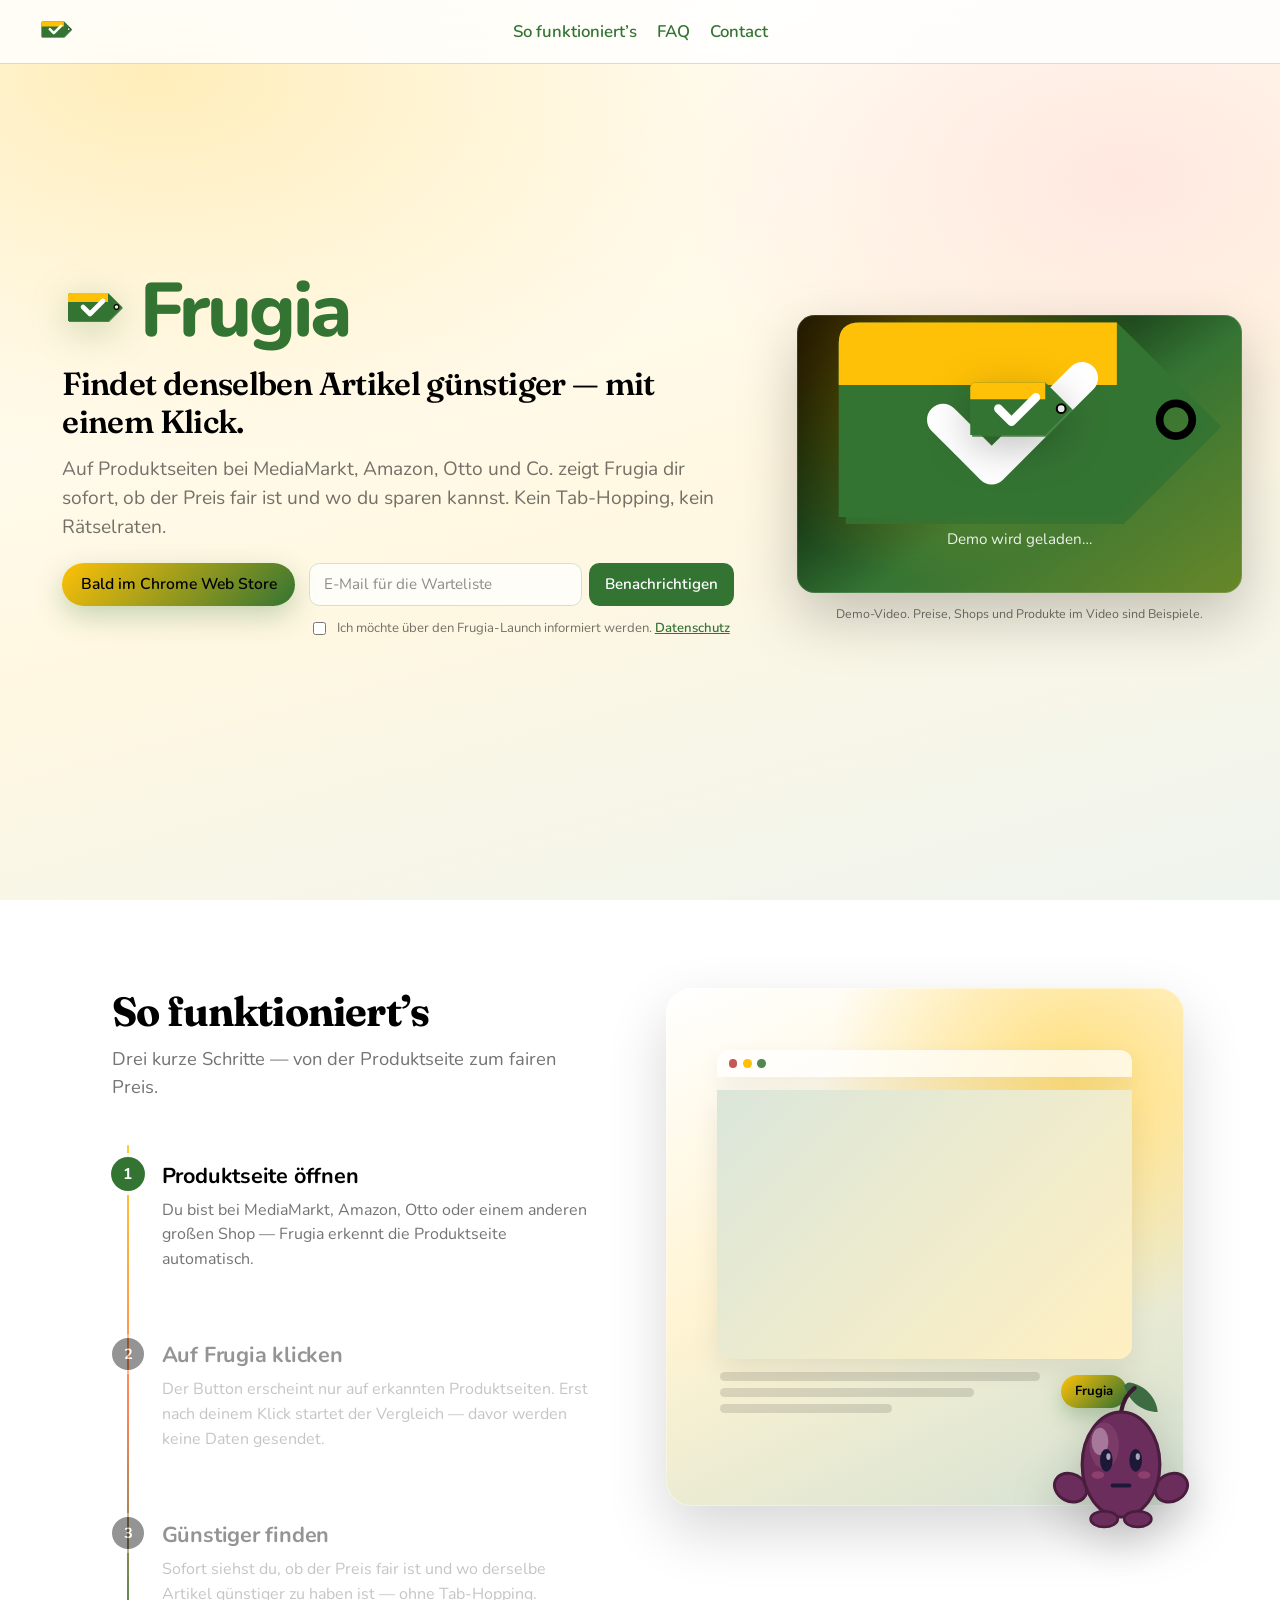
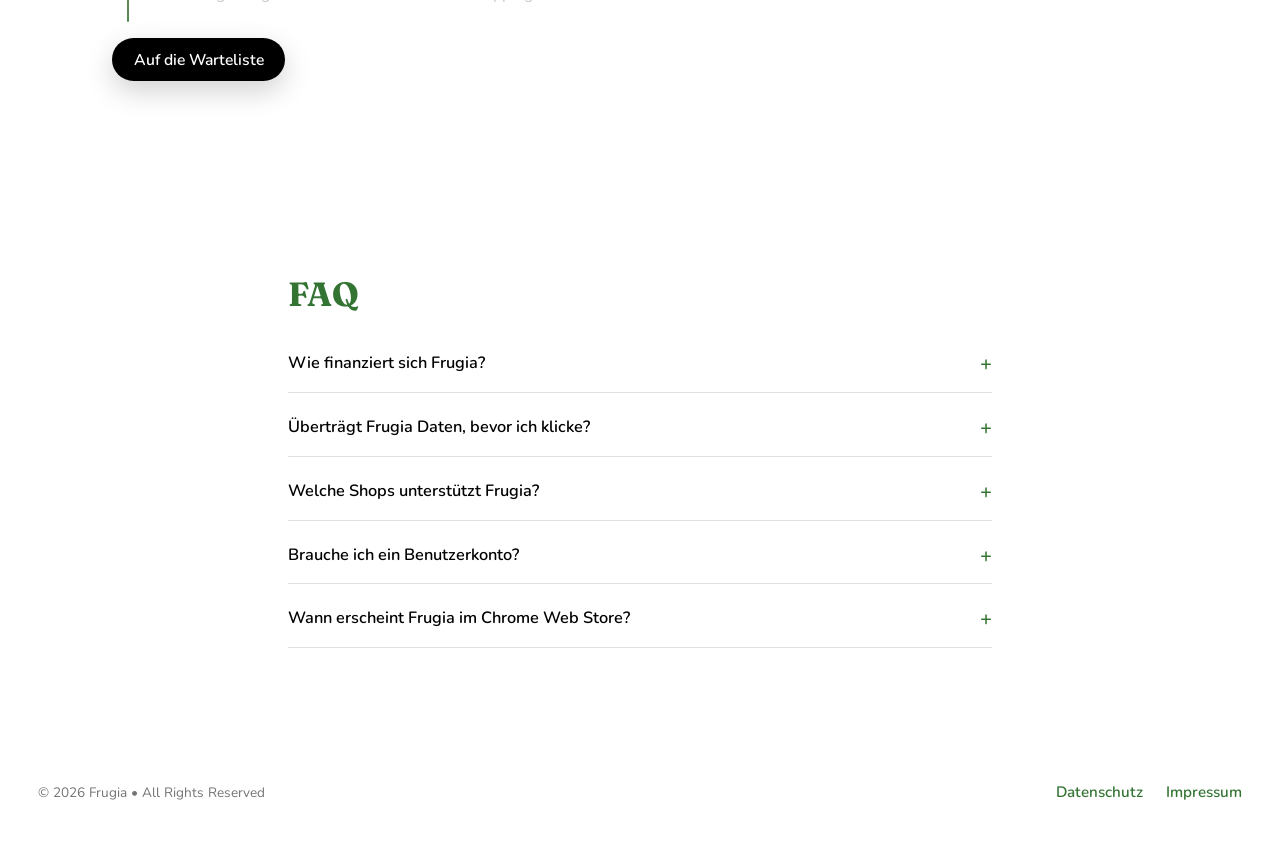
==== index.html @ 5744f011 "Deploy So funktioniert's section with scroll-synced visuals. Co-authored-by: Cursor <cursoragent@cur" ====
<!DOCTYPE html>
<html lang="de">
  <head>
    <meta charset="utf-8" />
    <meta name="viewport" content="width=device-width, initial-scale=1" />
    <link rel="icon" href="./frugia-fresh.svg" type="image/svg+xml" />
    <title>Frugia — Preisvergleich auf Klick</title>
    <meta
      name="description"
      content="Frugia ist eine Chrome-Erweiterung für deutsche Shops: ein Klick zeigt, ob der Preis fair ist und wo es günstiger geht."
    />
    <link rel="preconnect" href="https://fonts.googleapis.com" />
    <link rel="preconnect" href="https://fonts.gstatic.com" crossorigin />
    <link
      href="https://fonts.googleapis.com/css2?family=Fraunces:opsz,wght@9..144,600;9..144,700&family=Nunito:wght@400;600;700;800&display=swap"
      rel="stylesheet"
    />
    <script type="module" crossorigin src="./assets/index-B2i-vHTa.js"></script>
    <link rel="stylesheet" crossorigin href="./assets/index-VvARIBKZ.css">
  </head>
  <body>
    <div id="root"></div>
    <script src="./brevo-config.js"></script>
  </body>
</html>
---- assets/index-VvARIBKZ.css ----
:root{--green: #347433;--yellow: #FFC107;--orange: #FF6F3C;--red: #B22222;--ink: #000000;--paper: #FFFFFF;--berry: #347433;--berry-bright: #FFC107;--berry-deep: #347433;--accent-warm: #FF6F3C;--accent-hot: #B22222;--mist: color-mix(in srgb, #347433 22%, #FFFFFF);--text-muted: rgba(0, 0, 0, .55);--surface: rgba(255, 255, 255, .72);--phi: 1.618;--phi-major: 61.8%;--phi-minor: 38.2%;--nav-h: 4rem;--control-h: 2.65rem}*{box-sizing:border-box}html,body{margin:0;height:100%}body{font-family:Nunito,Segoe UI,sans-serif;color:var(--ink);background:radial-gradient(1200px 700px at 12% 8%,color-mix(in srgb,#FFC107 28%,#FFFFFF) 0%,transparent 55%),radial-gradient(900px 600px at 88% 20%,color-mix(in srgb,#FF6F3C 16%,#FFFFFF) 0%,transparent 50%),linear-gradient(165deg,#fff,color-mix(in srgb,#FFC107 12%,#FFFFFF) 55%,color-mix(in srgb,#347433 8%,#FFFFFF));background-attachment:fixed;overflow-x:hidden;display:grid;grid-template-rows:var(--nav-h) auto;min-height:100dvh;height:auto}.topnav{position:sticky;top:0;display:grid;grid-template-columns:1fr auto 1fr;align-items:center;height:var(--nav-h);padding:0 clamp(1.25rem,3vw,2.5rem);border-bottom:1px solid color-mix(in srgb,#347433 22%,transparent);background:#ffffffd1;-webkit-backdrop-filter:blur(12px);backdrop-filter:blur(12px);z-index:20}.topnav-home{justify-self:start;display:inline-flex;align-items:center;line-height:0}.topnav-home img{width:2.25rem;height:2.25rem;display:block}.topnav-home:hover{opacity:.85}.topnav-links{display:flex;align-items:center;justify-content:center;gap:1.25rem}.topnav a,.topnav button.nav-link{color:var(--berry-deep);font-weight:600;font-size:1.05rem;text-decoration:none;background:none;border:0;padding:0;cursor:pointer;font-family:inherit}.topnav-links a:hover,.topnav button.nav-link:hover{text-decoration:underline;text-underline-offset:3px}.page{min-height:calc(100dvh - var(--nav-h))}.stage{display:grid;grid-template-columns:minmax(0,1.618fr) minmax(0,1fr);min-height:100%;padding:clamp(1.25rem,3vw,2.5rem);padding-bottom:clamp(2.5rem,6vw,4rem);gap:clamp(1rem,3vw,2.5rem);align-items:center}.pitch{max-width:none;padding-inline:clamp(.25rem,2vw,1.5rem);animation:rise .7s ease-out both}.brand{display:flex;align-items:center;gap:.85rem;margin:0 0 1.1rem}.brand img{width:clamp(3rem,6vw,4rem);height:auto;flex-shrink:0;filter:drop-shadow(0 8px 18px color-mix(in srgb,#347433 28%,transparent))}.brand h1{font-family:Nunito,Segoe UI,sans-serif;font-weight:800;font-size:clamp(3rem,7vw,4.75rem);line-height:.92;letter-spacing:-.04em;margin:0;color:var(--berry-deep)}.headline{font-family:Fraunces,Georgia,serif;font-size:clamp(1.45rem,2.6vw,2rem);line-height:1.2;letter-spacing:-.02em;margin:0 0 .85rem;font-weight:600}.lead{margin:0 0 1.35rem;font-size:clamp(1.05rem,1.6vw,1.2rem);line-height:1.5;color:var(--text-muted)}.cta-row{display:flex;flex-wrap:wrap;align-items:flex-start;gap:.75rem .85rem}.cta{display:inline-flex;align-items:center;justify-content:center;height:var(--control-h);padding:0 1.15rem;background:linear-gradient(135deg,var(--berry-bright),var(--berry));color:#000;font-weight:600;font-size:.98rem;border-radius:999px;box-shadow:0 10px 28px color-mix(in srgb,#347433 28%,transparent);white-space:nowrap;line-height:1}.waitlist{display:flex;flex-direction:column;align-items:stretch;gap:.35rem;flex:1 1 14rem;min-width:min(100%,14rem)}.waitlist-fields{display:flex;align-items:center;gap:.45rem;height:var(--control-h)}.waitlist input[type=email]{flex:1 1 auto;min-width:0;height:100%;padding:0 .9rem;border:1px solid var(--mist);border-radius:.65rem;background:#ffffffb8;color:var(--ink);font:inherit;font-size:.95rem}.waitlist input[type=email]::placeholder{color:#00000073}.waitlist input[type=email]:focus{outline:2px solid var(--berry);outline-offset:1px;border-color:var(--berry)}.waitlist button{height:100%;padding:0 1rem;border:0;border-radius:.65rem;background:var(--berry-deep);color:#fff;font:inherit;font-weight:600;font-size:.95rem;cursor:pointer;white-space:nowrap}.waitlist button:hover{background:var(--berry)}.waitlist button:disabled{opacity:.65;cursor:wait}.waitlist-status{margin:0;font-size:.88rem;line-height:1.35;color:var(--text-muted);min-height:1.2em}.waitlist-optin{display:flex;align-items:flex-start;gap:.5rem;margin:.55rem 0 0;font-size:.82rem;line-height:1.35;color:var(--text-muted);cursor:pointer}.waitlist-optin input{margin-top:.15rem;flex:0 0 auto}.waitlist-optin a,.waitlist-status.is-ok{color:var(--berry-deep);font-weight:600}.waitlist-status.is-err{color:var(--accent-hot)}.sr-only{position:absolute;width:1px;height:1px;padding:0;margin:-1px;overflow:hidden;clip:rect(0,0,0,0);white-space:nowrap;border:0}.contact-dialog{border:0;border-radius:1rem;padding:0;width:min(26rem,calc(100vw - 2rem));background:#fff;color:var(--ink);box-shadow:0 24px 64px #00000038}.contact-dialog::backdrop{background:#0000006b;-webkit-backdrop-filter:blur(3px);backdrop-filter:blur(3px)}.contact-panel{padding:1.35rem 1.4rem 1.5rem}.contact-panel header{display:flex;align-items:flex-start;justify-content:space-between;gap:1rem;margin-bottom:1rem}.contact-panel h2{font-family:Fraunces,Georgia,serif;font-size:1.45rem;margin:0;color:var(--berry-deep)}.contact-close{border:0;background:transparent;color:var(--text-muted);font-size:1.35rem;line-height:1;cursor:pointer;padding:.15rem}.contact-close:hover{color:var(--ink)}.contact-form{display:grid;gap:.75rem}.contact-form label{display:grid;gap:.3rem;font-size:.9rem;font-weight:600;color:var(--berry-deep)}.contact-form input,.contact-form textarea{width:100%;border:1px solid var(--mist);border-radius:.65rem;background:#ffffffd9;color:var(--ink);font:inherit;font-weight:400;padding:.65rem .8rem}.contact-form textarea{min-height:7rem;resize:vertical}.contact-form input:focus,.contact-form textarea:focus{outline:2px solid var(--berry);outline-offset:1px;border-color:var(--berry)}.contact-actions{display:flex;align-items:center;gap:.75rem;margin-top:.25rem}.waitlist-success-body{margin:0 0 1.15rem;font-size:1.02rem;line-height:1.45;color:var(--text-muted)}.contact-actions button[type=submit],.waitlist-success-dialog .contact-actions button{height:var(--control-h);padding:0 1.1rem;border:0;border-radius:.65rem;background:var(--berry-deep);color:#fff;font:inherit;font-weight:600;cursor:pointer}.contact-actions button[type=submit]:hover,.waitlist-success-dialog .contact-actions button:hover{background:var(--berry)}.contact-actions button[type=submit]:disabled{opacity:.65;cursor:wait}.contact-status{margin:0;font-size:.88rem;color:var(--text-muted)}.contact-status.is-ok{color:var(--berry-deep);font-weight:600}.contact-status.is-err{color:var(--accent-hot)}.demo{min-width:0;animation:rise .7s ease-out .12s both}.demo-frame{position:relative;width:100%;aspect-ratio:16 / 10;max-height:min(62dvh,520px);margin-inline:auto;border-radius:1.1rem;overflow:hidden;background:radial-gradient(circle at 30% 20%,color-mix(in srgb,#FFC107 40%,transparent),transparent 55%),linear-gradient(145deg,#000,#347433 55%,color-mix(in srgb,#347433 75%,#FFC107 25%));box-shadow:0 24px 60px #00000038,inset 0 0 0 1px #ffffff1f}.demo-frame video{display:block;width:100%;height:100%;object-fit:cover;background:transparent}.demo-fallback{position:absolute;inset:0;display:grid;place-items:center;padding:1.5rem;text-align:center;color:#fff;pointer-events:none;opacity:0;transition:opacity .25s ease}.demo-frame.is-empty .demo-fallback{opacity:1}.demo-fallback img{width:min(7.5rem,36%);height:auto;margin-bottom:.85rem;filter:drop-shadow(0 10px 20px rgba(0,0,0,.25));animation:floaty 3.2s ease-in-out infinite}.demo-fallback p{margin:0;font-size:.95rem;line-height:1.4;max-width:16rem;color:#ffffffe6}.demo-disclaimer{margin:.75rem auto 0;max-width:36rem;font-size:.78rem;line-height:1.4;color:var(--text-muted);text-align:center}.rail{display:flex;align-items:center;justify-content:space-between;gap:1rem;min-height:8rem;padding:2rem clamp(1.25rem,3vw,2.5rem);border-top:0;background:transparent;animation:rise .6s ease-out .2s both}.rail-links{display:flex;flex-wrap:wrap;gap:.85rem 1.4rem}.rail a{color:var(--berry-deep);text-decoration:none;font-weight:600;font-size:.95rem}.rail a:hover{text-decoration:underline;text-underline-offset:3px}.copyright{margin:0;color:var(--text-muted);font-size:.85rem;white-space:nowrap}#waitlist{scroll-margin-top:calc(var(--nav-h) + 1rem)}.how{padding:clamp(3rem,7vw,5.5rem) clamp(1.25rem,3vw,2.5rem);scroll-margin-top:calc(var(--nav-h) + .75rem)}.how-inner{display:grid;grid-template-columns:minmax(0,1fr) minmax(0,1fr);gap:clamp(1.5rem,4vw,3.5rem);align-items:stretch;width:min(68rem,100%);margin:0 auto}.how-copy{padding-inline:clamp(.25rem,1.5vw,1rem);padding-bottom:2rem}.how h2{font-family:Fraunces,Georgia,serif;font-size:clamp(1.85rem,3.4vw,2.55rem);line-height:1.15;letter-spacing:-.02em;margin:0 0 .65rem;color:var(--ink)}.how-lead{margin:0 0 2.25rem;font-size:clamp(1.02rem,1.5vw,1.15rem);line-height:1.5;color:var(--text-muted);max-width:28rem}.how-steps{list-style:none;margin:0;padding:0;position:relative;display:grid;gap:0}.how-steps:before{content:"";position:absolute;left:.95rem;top:.55rem;bottom:.55rem;width:2px;border-radius:999px;background:linear-gradient(180deg,var(--yellow) 0%,var(--orange) 55%,var(--green) 100%);opacity:.85}.how-step{display:grid;grid-template-columns:2.1rem 1fr;gap:1rem;align-items:start;padding:1.35rem 0 2.75rem;opacity:.42;transition:opacity .35s ease}.how-step:last-child{padding-bottom:1.5rem}.how-step.is-active{opacity:1}.how-step-num{width:2rem;height:2rem;border-radius:50%;background:var(--ink);color:#fff;font-weight:700;font-size:.92rem;display:grid;place-items:center;position:relative;z-index:1;box-shadow:0 0 0 4px color-mix(in srgb,#FFFFFF 88%,transparent);transition:background .3s ease,transform .3s ease}.how-step.is-active .how-step-num{background:var(--berry-deep);transform:scale(1.06)}.how-step-body h3{margin:.15rem 0 .45rem;font-size:clamp(1.12rem,1.8vw,1.35rem);font-weight:700;letter-spacing:-.01em;color:var(--ink)}.how-step-body p{margin:0;font-size:1rem;line-height:1.55;color:var(--text-muted);max-width:28rem}.how-cta{display:inline-flex;align-items:center;justify-content:center;margin-top:.5rem;height:var(--control-h);padding:0 1.35rem;border-radius:999px;background:var(--ink);color:#fff;font-weight:600;font-size:.98rem;text-decoration:none;box-shadow:0 10px 28px #0000002e;transition:background .2s ease,transform .2s ease}.how-cta:hover{background:var(--berry-deep);transform:translateY(-1px)}.how-visual{position:relative;min-height:100%}.how-visual-sticky{position:sticky;top:calc(var(--nav-h) + 1.25rem);aspect-ratio:1 / 1;width:100%;max-height:min(72dvh,34rem);margin-inline:auto}.how-panel{position:absolute;inset:0;border-radius:1.6rem;overflow:visible;opacity:0;transform:scale(.97);pointer-events:none;transition:opacity .45s ease,transform .45s ease}.how-panel.is-active{opacity:1;transform:scale(1);pointer-events:auto;z-index:1}.how-panel-frame{position:absolute;inset:0;border-radius:inherit;overflow:hidden;box-shadow:0 24px 60px #00000029,inset 0 0 0 1px #ffffff59}.how-panel--shop .how-panel-frame{background:radial-gradient(circle at 78% 18%,color-mix(in srgb,#FFC107 45%,transparent),transparent 42%),linear-gradient(155deg,#fff,color-mix(in srgb,#FFC107 18%,#FFFFFF) 45%,color-mix(in srgb,#347433 22%,#FFFFFF))}.how-panel--click .how-panel-frame{background:radial-gradient(circle at 22% 80%,color-mix(in srgb,#FF6F3C 28%,transparent),transparent 45%),linear-gradient(145deg,color-mix(in srgb,#347433 12%,#FFFFFF),#fff 40%,color-mix(in srgb,#FFC107 22%,#FFFFFF))}.how-panel--deal .how-panel-frame{background:radial-gradient(circle at 70% 70%,color-mix(in srgb,#347433 35%,transparent),transparent 50%),linear-gradient(160deg,color-mix(in srgb,#FFC107 30%,#FFFFFF),#fff 38%,color-mix(in srgb,#FF6F3C 18%,#FFFFFF))}.how-panel-mascot{position:absolute;width:min(42%,10.5rem);height:auto;right:-4%;bottom:-6%;filter:drop-shadow(0 14px 22px rgba(0,0,0,.18));z-index:2;animation:floaty 3.4s ease-in-out infinite}.how-panel.is-active .how-panel-mascot{animation-play-state:running}.how-panel:not(.is-active) .how-panel-mascot{animation-play-state:paused}.how-ui{position:absolute;inset:12% 10% 18%;display:flex;flex-direction:column;gap:.85rem}.how-ui-bar{display:flex;gap:.35rem;padding:.55rem .7rem;border-radius:.75rem .75rem 0 0;background:#ffffffb8;box-shadow:0 8px 24px #0000000f}.how-ui-bar span{width:.55rem;height:.55rem;border-radius:50%;background:color-mix(in srgb,#000000 18%,transparent)}.how-ui-bar span:nth-child(1){background:var(--red);opacity:.75}.how-ui-bar span:nth-child(2){background:var(--yellow)}.how-ui-bar span:nth-child(3){background:var(--green);opacity:.85}.how-ui-product{flex:1;min-height:5rem;border-radius:0 0 .85rem .85rem;background:linear-gradient(135deg,color-mix(in srgb,#347433 18%,#FFFFFF),color-mix(in srgb,#FFC107 25%,#FFFFFF));box-shadow:0 10px 28px #00000014}.how-ui-lines{display:grid;gap:.45rem;padding:0 .15rem}.how-ui-lines span{display:block;height:.55rem;border-radius:999px;background:color-mix(in srgb,#000000 12%,transparent);width:78%}.how-ui-lines span:nth-child(2){width:62%}.how-ui-lines span.short{width:42%}.how-ui-fab{position:absolute;right:.35rem;bottom:.35rem;padding:.45rem .85rem;border-radius:999px;background:linear-gradient(135deg,var(--yellow),var(--green));color:#000;font-weight:700;font-size:.82rem;box-shadow:0 8px 20px color-mix(in srgb,#347433 30%,transparent)}.how-ui--click{align-items:center;justify-content:center;inset:18% 12%}.how-ui--click .how-ui-bar{width:100%;margin-bottom:auto}.how-ui-btn{border:0;padding:.85rem 1.6rem;border-radius:999px;background:var(--berry-deep);color:#fff;font:inherit;font-weight:700;font-size:1.15rem;box-shadow:0 14px 32px color-mix(in srgb,#347433 35%,transparent);cursor:default;animation:how-pulse 2.2s ease-in-out infinite}.how-ui-hint{margin:0;font-size:.9rem;font-weight:600;color:var(--text-muted)}.how-ui--deal{inset:14% 12% 22%;justify-content:center;gap:1rem}.how-ui-score{display:flex;align-items:baseline;justify-content:space-between;gap:1rem;padding:1rem 1.15rem;border-radius:1rem;background:#ffffffd1;box-shadow:0 12px 28px #00000014}.how-ui-score strong{font-size:1.15rem;color:var(--berry-deep)}.how-ui-score span{font-family:Fraunces,Georgia,serif;font-size:1.85rem;font-weight:700;color:var(--orange);letter-spacing:-.03em}.how-ui-alts{list-style:none;margin:0;padding:0;display:grid;gap:.55rem}.how-ui-alts li{display:flex;justify-content:space-between;align-items:center;padding:.7rem .95rem;border-radius:.75rem;background:#ffffffc7;font-size:.92rem;font-weight:600;box-shadow:0 8px 18px #0000000d}.how-ui-alts em{font-style:normal;color:var(--berry-deep);font-weight:700}@keyframes how-pulse{0%,to{transform:scale(1)}50%{transform:scale(1.04)}}.faq{padding:clamp(2.5rem,6vw,4.5rem) clamp(1.25rem,3vw,2.5rem) clamp(3rem,7vw,5rem);border-top:0;background:transparent;scroll-margin-top:calc(var(--nav-h) + .75rem)}.faq-inner{width:min(44rem,100%);margin:0 auto}.faq h2{font-family:Fraunces,Georgia,serif;font-size:clamp(1.6rem,3vw,2.1rem);margin:0 0 1.25rem;color:var(--berry-deep);letter-spacing:-.02em}.faq-list{margin:0;padding:0;list-style:none;display:grid;gap:.35rem}.faq-list details{border-bottom:1px solid rgba(0,0,0,.12);padding:.15rem 0}.faq-list summary{list-style:none;cursor:pointer;font-weight:600;font-size:1.02rem;line-height:1.35;padding:.95rem 1.6rem .95rem 0;color:var(--ink);position:relative}.faq-list summary::-webkit-details-marker{display:none}.faq-list summary:after{content:"+";position:absolute;right:0;top:50%;transform:translateY(-50%);color:var(--berry);font-weight:600;font-size:1.25rem}.faq-list details[open] summary:after{content:"–"}.faq-list summary:hover{color:var(--berry-deep)}.faq-list p{margin:0 0 1rem;max-width:40rem;color:var(--text-muted);line-height:1.55;font-size:.98rem}@keyframes rise{0%{opacity:0;transform:translateY(14px)}to{opacity:1;transform:translateY(0)}}@keyframes floaty{0%,to{transform:translateY(0)}50%{transform:translateY(-8px)}}@media(max-width:860px){body{height:auto;min-height:100dvh;overflow-x:hidden}.page{min-height:calc(100dvh - var(--nav-h))}.stage{grid-template-columns:1fr;min-height:auto;padding-top:2rem;padding-bottom:1.25rem;align-content:start;gap:1.5rem}.pitch{max-width:none}.demo-frame{max-height:none;aspect-ratio:16 / 10}.rail{flex-direction:column;align-items:flex-start;justify-content:center;padding-block:1.25rem;min-height:8rem}.how-inner{grid-template-columns:1fr;gap:1.25rem}.how-copy{padding-bottom:.5rem}.how-visual{order:-1;position:sticky;top:calc(var(--nav-h) + .35rem);z-index:5;padding-bottom:.5rem;background:linear-gradient(180deg,color-mix(in srgb,#FFFFFF 92%,transparent) 70%,transparent)}.how-visual-sticky{position:relative;top:auto;max-height:min(38dvh,16.5rem);aspect-ratio:16 / 11;width:min(100%,26rem)}.how-step{padding-bottom:2.25rem}.how-panel-mascot{width:min(36%,7.5rem);bottom:-8%}.topnav-links{gap:.85rem}.topnav a,.topnav button.nav-link{font-size:.95rem}}#root{display:contents}
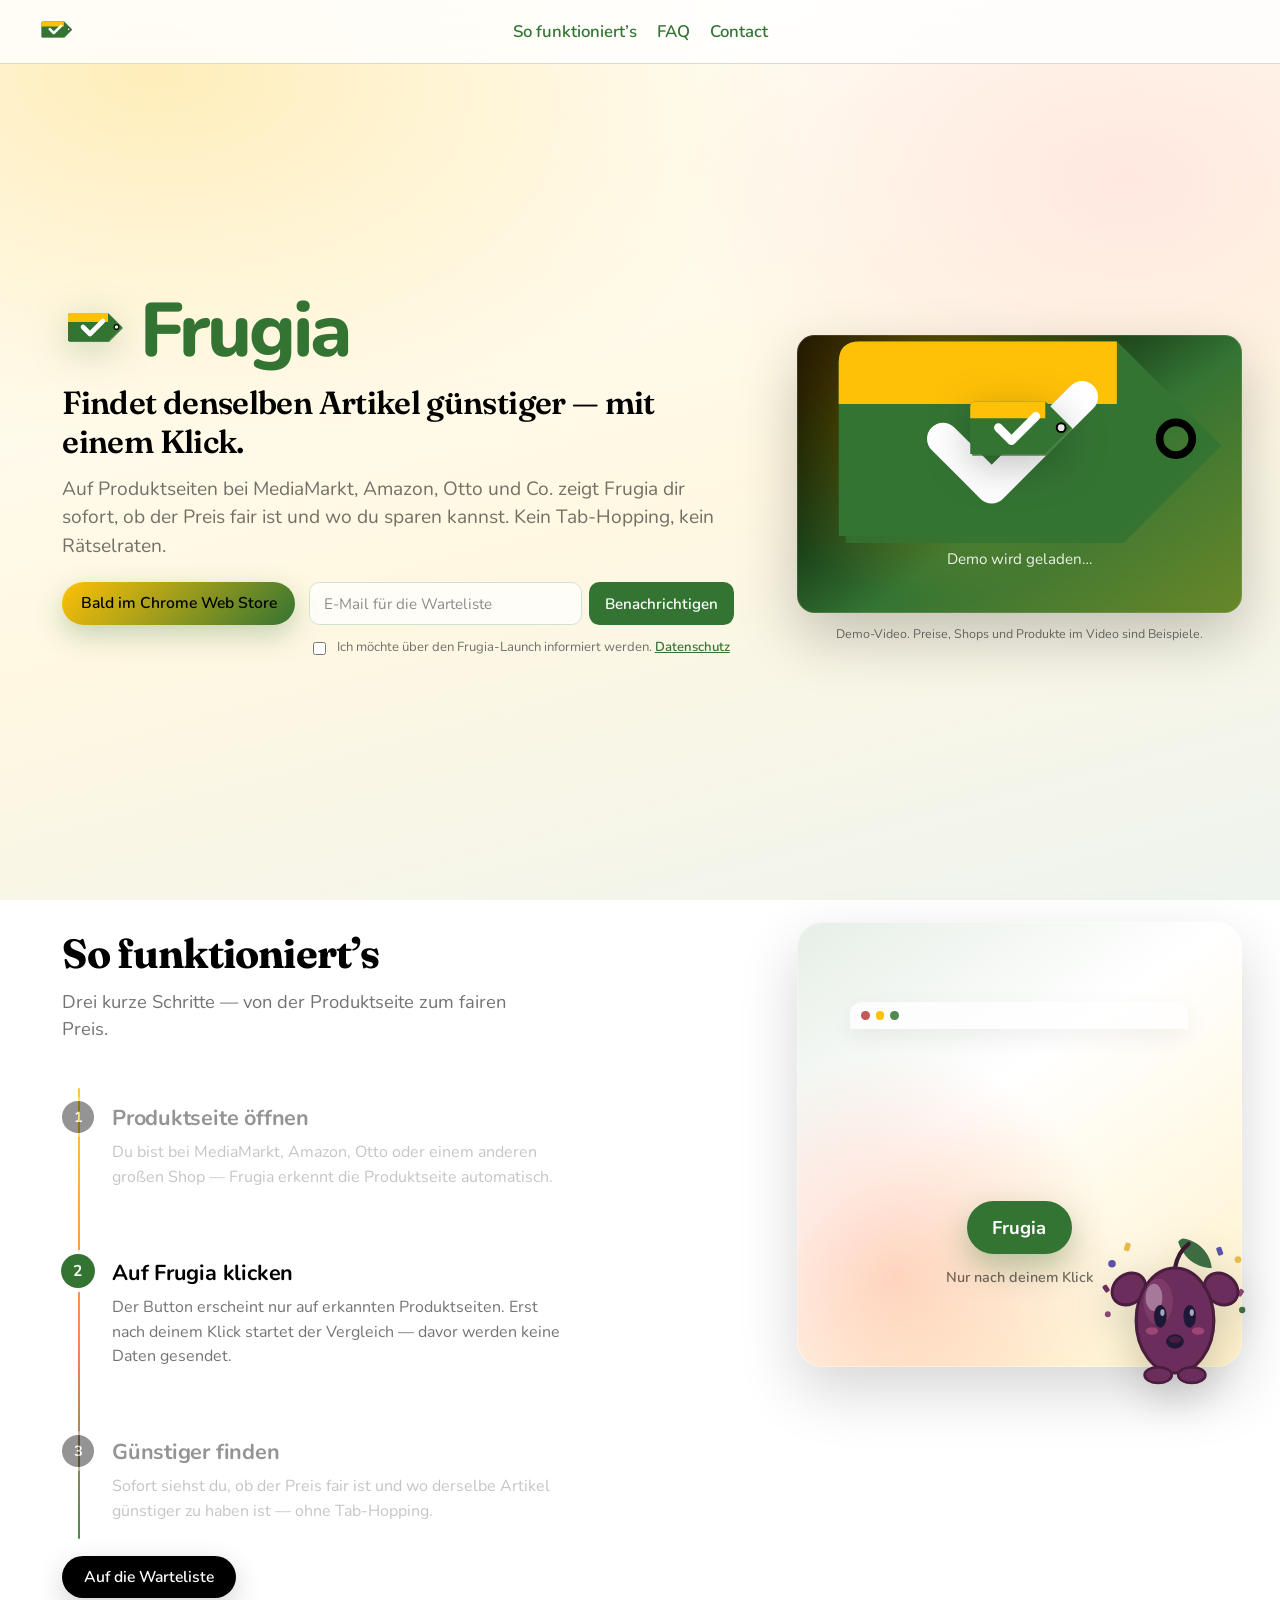
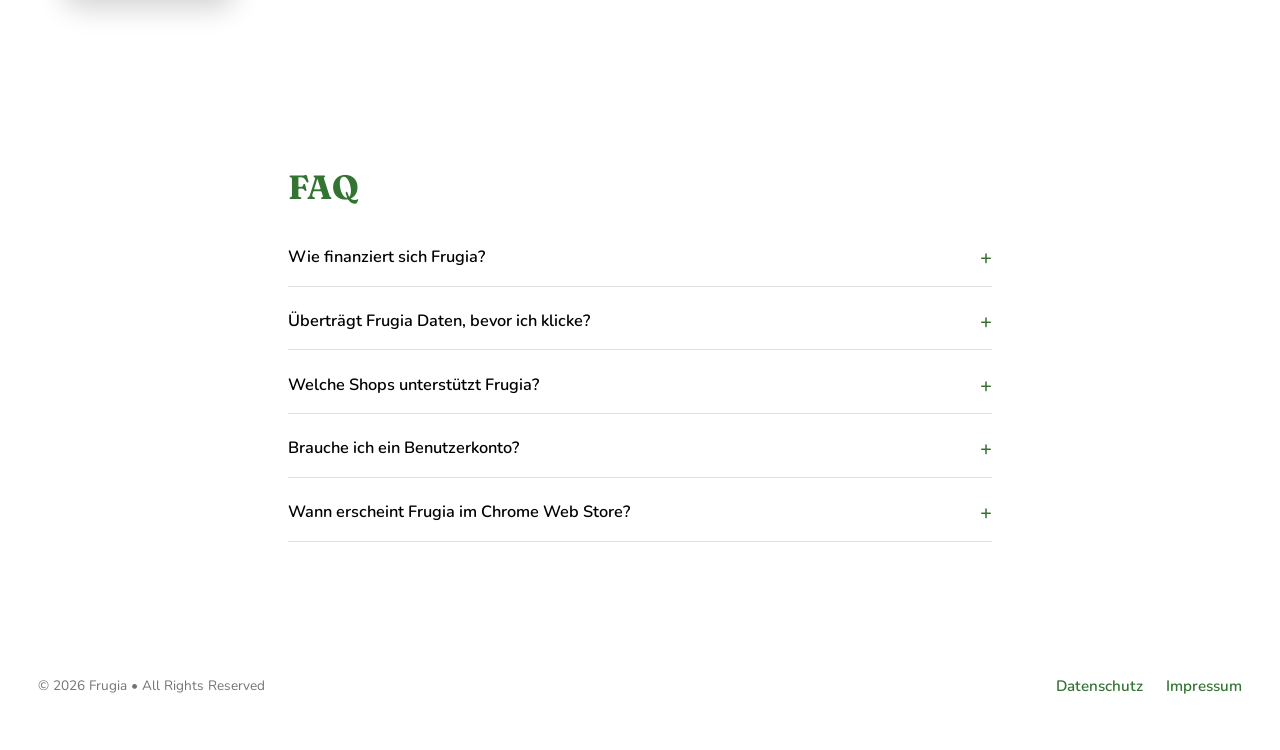
==== commit bd674e70: "Deploy explainer aligned under the hero video. Co-authored-by: Cursor <cursoragent@cursor.com>" ====
--- a/index.html
+++ b/index.html
@@ -15,8 +15,8 @@
       href="https://fonts.googleapis.com/css2?family=Fraunces:opsz,wght@9..144,600;9..144,700&family=Nunito:wght@400;600;700;800&display=swap"
       rel="stylesheet"
     />
-    <script type="module" crossorigin src="./assets/index-B2i-vHTa.js"></script>
-    <link rel="stylesheet" crossorigin href="./assets/index-VvARIBKZ.css">
+    <script type="module" crossorigin src="./assets/index-BRSajDum.js"></script>
+    <link rel="stylesheet" crossorigin href="./assets/index-fquau2l2.css">
   </head>
   <body>
     <div id="root"></div>
--- a/assets/index-fquau2l2.css
+++ b/assets/index-fquau2l2.css
@@ -0,0 +1 @@
+:root{--green: #347433;--yellow: #FFC107;--orange: #FF6F3C;--red: #B22222;--ink: #000000;--paper: #FFFFFF;--berry: #347433;--berry-bright: #FFC107;--berry-deep: #347433;--accent-warm: #FF6F3C;--accent-hot: #B22222;--mist: color-mix(in srgb, #347433 22%, #FFFFFF);--text-muted: rgba(0, 0, 0, .55);--surface: rgba(255, 255, 255, .72);--phi: 1.618;--phi-major: 61.8%;--phi-minor: 38.2%;--nav-h: 4rem;--control-h: 2.65rem}*{box-sizing:border-box}html,body{margin:0;height:100%}body{font-family:Nunito,Segoe UI,sans-serif;color:var(--ink);background:radial-gradient(1200px 700px at 12% 8%,color-mix(in srgb,#FFC107 28%,#FFFFFF) 0%,transparent 55%),radial-gradient(900px 600px at 88% 20%,color-mix(in srgb,#FF6F3C 16%,#FFFFFF) 0%,transparent 50%),linear-gradient(165deg,#fff,color-mix(in srgb,#FFC107 12%,#FFFFFF) 55%,color-mix(in srgb,#347433 8%,#FFFFFF));background-attachment:fixed;overflow-x:hidden;display:grid;grid-template-rows:var(--nav-h) auto;min-height:100dvh;height:auto}.topnav{position:sticky;top:0;display:grid;grid-template-columns:1fr auto 1fr;align-items:center;height:var(--nav-h);padding:0 clamp(1.25rem,3vw,2.5rem);border-bottom:1px solid color-mix(in srgb,#347433 22%,transparent);background:#ffffffd1;-webkit-backdrop-filter:blur(12px);backdrop-filter:blur(12px);z-index:20}.topnav-home{justify-self:start;display:inline-flex;align-items:center;line-height:0}.topnav-home img{width:2.25rem;height:2.25rem;display:block}.topnav-home:hover{opacity:.85}.topnav-links{display:flex;align-items:center;justify-content:center;gap:1.25rem}.topnav a,.topnav button.nav-link{color:var(--berry-deep);font-weight:600;font-size:1.05rem;text-decoration:none;background:none;border:0;padding:0;cursor:pointer;font-family:inherit}.topnav-links a:hover,.topnav button.nav-link:hover{text-decoration:underline;text-underline-offset:3px}.page{min-height:calc(100dvh - var(--nav-h))}.landing{display:grid;grid-template-columns:minmax(0,1.618fr) minmax(0,1fr);column-gap:clamp(1rem,3vw,2.5rem);row-gap:clamp(1.75rem,4vw,3rem);padding:clamp(1.25rem,3vw,2.5rem);padding-bottom:clamp(2.5rem,6vw,4rem);align-items:start}.stage,.how{display:contents}.pitch{grid-column:1;max-width:none;padding-inline:clamp(.25rem,2vw,1.5rem);animation:rise .7s ease-out both;align-self:center;min-height:calc(100dvh - var(--nav-h) - 4rem);display:flex;flex-direction:column;justify-content:center}.demo{grid-column:2;min-width:0;animation:rise .7s ease-out .12s both;align-self:center}.brand{display:flex;align-items:center;gap:.85rem;margin:0 0 1.1rem}.brand img{width:clamp(3rem,6vw,4rem);height:auto;flex-shrink:0;filter:drop-shadow(0 8px 18px color-mix(in srgb,#347433 28%,transparent))}.brand h1{font-family:Nunito,Segoe UI,sans-serif;font-weight:800;font-size:clamp(3rem,7vw,4.75rem);line-height:.92;letter-spacing:-.04em;margin:0;color:var(--berry-deep)}.headline{font-family:Fraunces,Georgia,serif;font-size:clamp(1.45rem,2.6vw,2rem);line-height:1.2;letter-spacing:-.02em;margin:0 0 .85rem;font-weight:600}.lead{margin:0 0 1.35rem;font-size:clamp(1.05rem,1.6vw,1.2rem);line-height:1.5;color:var(--text-muted)}.cta-row{display:flex;flex-wrap:wrap;align-items:flex-start;gap:.75rem .85rem}.cta{display:inline-flex;align-items:center;justify-content:center;height:var(--control-h);padding:0 1.15rem;background:linear-gradient(135deg,var(--berry-bright),var(--berry));color:#000;font-weight:600;font-size:.98rem;border-radius:999px;box-shadow:0 10px 28px color-mix(in srgb,#347433 28%,transparent);white-space:nowrap;line-height:1}.waitlist{display:flex;flex-direction:column;align-items:stretch;gap:.35rem;flex:1 1 14rem;min-width:min(100%,14rem)}.waitlist-fields{display:flex;align-items:center;gap:.45rem;height:var(--control-h)}.waitlist input[type=email]{flex:1 1 auto;min-width:0;height:100%;padding:0 .9rem;border:1px solid var(--mist);border-radius:.65rem;background:#ffffffb8;color:var(--ink);font:inherit;font-size:.95rem}.waitlist input[type=email]::placeholder{color:#00000073}.waitlist input[type=email]:focus{outline:2px solid var(--berry);outline-offset:1px;border-color:var(--berry)}.waitlist button{height:100%;padding:0 1rem;border:0;border-radius:.65rem;background:var(--berry-deep);color:#fff;font:inherit;font-weight:600;font-size:.95rem;cursor:pointer;white-space:nowrap}.waitlist button:hover{background:var(--berry)}.waitlist button:disabled{opacity:.65;cursor:wait}.waitlist-status{margin:0;font-size:.88rem;line-height:1.35;color:var(--text-muted);min-height:1.2em}.waitlist-optin{display:flex;align-items:flex-start;gap:.5rem;margin:.55rem 0 0;font-size:.82rem;line-height:1.35;color:var(--text-muted);cursor:pointer}.waitlist-optin input{margin-top:.15rem;flex:0 0 auto}.waitlist-optin a,.waitlist-status.is-ok{color:var(--berry-deep);font-weight:600}.waitlist-status.is-err{color:var(--accent-hot)}.sr-only{position:absolute;width:1px;height:1px;padding:0;margin:-1px;overflow:hidden;clip:rect(0,0,0,0);white-space:nowrap;border:0}.contact-dialog{border:0;border-radius:1rem;padding:0;width:min(26rem,calc(100vw - 2rem));background:#fff;color:var(--ink);box-shadow:0 24px 64px #00000038}.contact-dialog::backdrop{background:#0000006b;-webkit-backdrop-filter:blur(3px);backdrop-filter:blur(3px)}.contact-panel{padding:1.35rem 1.4rem 1.5rem}.contact-panel header{display:flex;align-items:flex-start;justify-content:space-between;gap:1rem;margin-bottom:1rem}.contact-panel h2{font-family:Fraunces,Georgia,serif;font-size:1.45rem;margin:0;color:var(--berry-deep)}.contact-close{border:0;background:transparent;color:var(--text-muted);font-size:1.35rem;line-height:1;cursor:pointer;padding:.15rem}.contact-close:hover{color:var(--ink)}.contact-form{display:grid;gap:.75rem}.contact-form label{display:grid;gap:.3rem;font-size:.9rem;font-weight:600;color:var(--berry-deep)}.contact-form input,.contact-form textarea{width:100%;border:1px solid var(--mist);border-radius:.65rem;background:#ffffffd9;color:var(--ink);font:inherit;font-weight:400;padding:.65rem .8rem}.contact-form textarea{min-height:7rem;resize:vertical}.contact-form input:focus,.contact-form textarea:focus{outline:2px solid var(--berry);outline-offset:1px;border-color:var(--berry)}.contact-actions{display:flex;align-items:center;gap:.75rem;margin-top:.25rem}.waitlist-success-body{margin:0 0 1.15rem;font-size:1.02rem;line-height:1.45;color:var(--text-muted)}.contact-actions button[type=submit],.waitlist-success-dialog .contact-actions button{height:var(--control-h);padding:0 1.1rem;border:0;border-radius:.65rem;background:var(--berry-deep);color:#fff;font:inherit;font-weight:600;cursor:pointer}.contact-actions button[type=submit]:hover,.waitlist-success-dialog .contact-actions button:hover{background:var(--berry)}.contact-actions button[type=submit]:disabled{opacity:.65;cursor:wait}.contact-status{margin:0;font-size:.88rem;color:var(--text-muted)}.contact-status.is-ok{color:var(--berry-deep);font-weight:600}.contact-status.is-err{color:var(--accent-hot)}.demo-frame{position:relative;width:100%;aspect-ratio:16 / 10;max-height:min(62dvh,520px);margin-inline:auto;border-radius:1.1rem;overflow:hidden;background:radial-gradient(circle at 30% 20%,color-mix(in srgb,#FFC107 40%,transparent),transparent 55%),linear-gradient(145deg,#000,#347433 55%,color-mix(in srgb,#347433 75%,#FFC107 25%));box-shadow:0 24px 60px #00000038,inset 0 0 0 1px #ffffff1f}.demo-frame video{display:block;width:100%;height:100%;object-fit:cover;background:transparent}.demo-fallback{position:absolute;inset:0;display:grid;place-items:center;padding:1.5rem;text-align:center;color:#fff;pointer-events:none;opacity:0;transition:opacity .25s ease}.demo-frame.is-empty .demo-fallback{opacity:1}.demo-fallback img{width:min(7.5rem,36%);height:auto;margin-bottom:.85rem;filter:drop-shadow(0 10px 20px rgba(0,0,0,.25));animation:floaty 3.2s ease-in-out infinite}.demo-fallback p{margin:0;font-size:.95rem;line-height:1.4;max-width:16rem;color:#ffffffe6}.demo-disclaimer{margin:.75rem auto 0;max-width:36rem;font-size:.78rem;line-height:1.4;color:var(--text-muted);text-align:center}.rail{display:flex;align-items:center;justify-content:space-between;gap:1rem;min-height:8rem;padding:2rem clamp(1.25rem,3vw,2.5rem);border-top:0;background:transparent;animation:rise .6s ease-out .2s both}.rail-links{display:flex;flex-wrap:wrap;gap:.85rem 1.4rem}.rail a{color:var(--berry-deep);text-decoration:none;font-weight:600;font-size:.95rem}.rail a:hover{text-decoration:underline;text-underline-offset:3px}.copyright{margin:0;color:var(--text-muted);font-size:.85rem;white-space:nowrap}#waitlist{scroll-margin-top:calc(var(--nav-h) + 1rem)}.how-copy{grid-column:1;padding-inline:clamp(.25rem,2vw,1.5rem);padding-top:.5rem;padding-bottom:2rem;scroll-margin-top:calc(var(--nav-h) + .75rem)}.how h2{font-family:Fraunces,Georgia,serif;font-size:clamp(1.85rem,3.4vw,2.55rem);line-height:1.15;letter-spacing:-.02em;margin:0 0 .65rem;color:var(--ink)}.how-lead{margin:0 0 2.25rem;font-size:clamp(1.02rem,1.5vw,1.15rem);line-height:1.5;color:var(--text-muted);max-width:28rem}.how-steps{list-style:none;margin:0;padding:0;position:relative;display:grid;gap:0}.how-steps:before{content:"";position:absolute;left:.95rem;top:.55rem;bottom:.55rem;width:2px;border-radius:999px;background:linear-gradient(180deg,var(--yellow) 0%,var(--orange) 55%,var(--green) 100%);opacity:.85}.how-step{display:grid;grid-template-columns:2.1rem 1fr;gap:1rem;align-items:start;padding:1.35rem 0 2.75rem;opacity:.42;transition:opacity .35s ease}.how-step:last-child{padding-bottom:1.5rem}.how-step.is-active{opacity:1}.how-step-num{width:2rem;height:2rem;border-radius:50%;background:var(--ink);color:#fff;font-weight:700;font-size:.92rem;display:grid;place-items:center;position:relative;z-index:1;box-shadow:0 0 0 4px color-mix(in srgb,#FFFFFF 88%,transparent);transition:background .3s ease,transform .3s ease}.how-step.is-active .how-step-num{background:var(--berry-deep);transform:scale(1.06)}.how-step-body h3{margin:.15rem 0 .45rem;font-size:clamp(1.12rem,1.8vw,1.35rem);font-weight:700;letter-spacing:-.01em;color:var(--ink)}.how-step-body p{margin:0;font-size:1rem;line-height:1.55;color:var(--text-muted);max-width:28rem}.how-cta{display:inline-flex;align-items:center;justify-content:center;margin-top:.5rem;height:var(--control-h);padding:0 1.35rem;border-radius:999px;background:var(--ink);color:#fff;font-weight:600;font-size:.98rem;text-decoration:none;box-shadow:0 10px 28px #0000002e;transition:background .2s ease,transform .2s ease}.how-cta:hover{background:var(--berry-deep);transform:translateY(-1px)}.how-visual{grid-column:2;justify-self:center;width:100%;max-width:min(100%,34rem)}.how-visual-sticky{position:sticky;top:calc(var(--nav-h) + 1.25rem);aspect-ratio:1 / 1;width:100%;max-height:min(56dvh,28rem);margin-inline:auto}.how-panel{position:absolute;inset:0;border-radius:1.6rem;overflow:visible;opacity:0;transform:scale(.97);pointer-events:none;transition:opacity .45s ease,transform .45s ease}.how-panel.is-active{opacity:1;transform:scale(1);pointer-events:auto;z-index:1}.how-panel-frame{position:absolute;inset:0;border-radius:inherit;overflow:hidden;box-shadow:0 24px 60px #00000029,inset 0 0 0 1px #ffffff59}.how-panel--shop .how-panel-frame{background:radial-gradient(circle at 78% 18%,color-mix(in srgb,#FFC107 45%,transparent),transparent 42%),linear-gradient(155deg,#fff,color-mix(in srgb,#FFC107 18%,#FFFFFF) 45%,color-mix(in srgb,#347433 22%,#FFFFFF))}.how-panel--click .how-panel-frame{background:radial-gradient(circle at 22% 80%,color-mix(in srgb,#FF6F3C 28%,transparent),transparent 45%),linear-gradient(145deg,color-mix(in srgb,#347433 12%,#FFFFFF),#fff 40%,color-mix(in srgb,#FFC107 22%,#FFFFFF))}.how-panel--deal .how-panel-frame{background:radial-gradient(circle at 70% 70%,color-mix(in srgb,#347433 35%,transparent),transparent 50%),linear-gradient(160deg,color-mix(in srgb,#FFC107 30%,#FFFFFF),#fff 38%,color-mix(in srgb,#FF6F3C 18%,#FFFFFF))}.how-panel-mascot{position:absolute;width:min(42%,10.5rem);height:auto;right:-4%;bottom:-6%;filter:drop-shadow(0 14px 22px rgba(0,0,0,.18));z-index:2;animation:floaty 3.4s ease-in-out infinite}.how-panel.is-active .how-panel-mascot{animation-play-state:running}.how-panel:not(.is-active) .how-panel-mascot{animation-play-state:paused}.how-ui{position:absolute;inset:12% 10% 18%;display:flex;flex-direction:column;gap:.85rem}.how-ui-bar{display:flex;gap:.35rem;padding:.55rem .7rem;border-radius:.75rem .75rem 0 0;background:#ffffffb8;box-shadow:0 8px 24px #0000000f}.how-ui-bar span{width:.55rem;height:.55rem;border-radius:50%;background:color-mix(in srgb,#000000 18%,transparent)}.how-ui-bar span:nth-child(1){background:var(--red);opacity:.75}.how-ui-bar span:nth-child(2){background:var(--yellow)}.how-ui-bar span:nth-child(3){background:var(--green);opacity:.85}.how-ui-product{flex:1;min-height:5rem;border-radius:0 0 .85rem .85rem;background:linear-gradient(135deg,color-mix(in srgb,#347433 18%,#FFFFFF),color-mix(in srgb,#FFC107 25%,#FFFFFF));box-shadow:0 10px 28px #00000014}.how-ui-lines{display:grid;gap:.45rem;padding:0 .15rem}.how-ui-lines span{display:block;height:.55rem;border-radius:999px;background:color-mix(in srgb,#000000 12%,transparent);width:78%}.how-ui-lines span:nth-child(2){width:62%}.how-ui-lines span.short{width:42%}.how-ui-fab{position:absolute;right:.35rem;bottom:.35rem;padding:.45rem .85rem;border-radius:999px;background:linear-gradient(135deg,var(--yellow),var(--green));color:#000;font-weight:700;font-size:.82rem;box-shadow:0 8px 20px color-mix(in srgb,#347433 30%,transparent)}.how-ui--click{align-items:center;justify-content:center;inset:18% 12%}.how-ui--click .how-ui-bar{width:100%;margin-bottom:auto}.how-ui-btn{border:0;padding:.85rem 1.6rem;border-radius:999px;background:var(--berry-deep);color:#fff;font:inherit;font-weight:700;font-size:1.15rem;box-shadow:0 14px 32px color-mix(in srgb,#347433 35%,transparent);cursor:default;animation:how-pulse 2.2s ease-in-out infinite}.how-ui-hint{margin:0;font-size:.9rem;font-weight:600;color:var(--text-muted)}.how-ui--deal{inset:14% 12% 22%;justify-content:center;gap:1rem}.how-ui-score{display:flex;align-items:baseline;justify-content:space-between;gap:1rem;padding:1rem 1.15rem;border-radius:1rem;background:#ffffffd1;box-shadow:0 12px 28px #00000014}.how-ui-score strong{font-size:1.15rem;color:var(--berry-deep)}.how-ui-score span{font-family:Fraunces,Georgia,serif;font-size:1.85rem;font-weight:700;color:var(--orange);letter-spacing:-.03em}.how-ui-alts{list-style:none;margin:0;padding:0;display:grid;gap:.55rem}.how-ui-alts li{display:flex;justify-content:space-between;align-items:center;padding:.7rem .95rem;border-radius:.75rem;background:#ffffffc7;font-size:.92rem;font-weight:600;box-shadow:0 8px 18px #0000000d}.how-ui-alts em{font-style:normal;color:var(--berry-deep);font-weight:700}@keyframes how-pulse{0%,to{transform:scale(1)}50%{transform:scale(1.04)}}.faq{padding:clamp(2.5rem,6vw,4.5rem) clamp(1.25rem,3vw,2.5rem) clamp(3rem,7vw,5rem);border-top:0;background:transparent;scroll-margin-top:calc(var(--nav-h) + .75rem)}.faq-inner{width:min(44rem,100%);margin:0 auto}.faq h2{font-family:Fraunces,Georgia,serif;font-size:clamp(1.6rem,3vw,2.1rem);margin:0 0 1.25rem;color:var(--berry-deep);letter-spacing:-.02em}.faq-list{margin:0;padding:0;list-style:none;display:grid;gap:.35rem}.faq-list details{border-bottom:1px solid rgba(0,0,0,.12);padding:.15rem 0}.faq-list summary{list-style:none;cursor:pointer;font-weight:600;font-size:1.02rem;line-height:1.35;padding:.95rem 1.6rem .95rem 0;color:var(--ink);position:relative}.faq-list summary::-webkit-details-marker{display:none}.faq-list summary:after{content:"+";position:absolute;right:0;top:50%;transform:translateY(-50%);color:var(--berry);font-weight:600;font-size:1.25rem}.faq-list details[open] summary:after{content:"–"}.faq-list summary:hover{color:var(--berry-deep)}.faq-list p{margin:0 0 1rem;max-width:40rem;color:var(--text-muted);line-height:1.55;font-size:.98rem}@keyframes rise{0%{opacity:0;transform:translateY(14px)}to{opacity:1;transform:translateY(0)}}@keyframes floaty{0%,to{transform:translateY(0)}50%{transform:translateY(-8px)}}@media(max-width:860px){body{height:auto;min-height:100dvh;overflow-x:hidden}.page{min-height:calc(100dvh - var(--nav-h))}.landing{grid-template-columns:1fr;row-gap:1.5rem;padding-top:2rem;padding-bottom:1.25rem}.pitch{grid-column:1;order:1;min-height:auto;align-self:start}.demo{grid-column:1;order:2;align-self:start}.demo-frame{max-height:none;aspect-ratio:16 / 10}.how-visual{grid-column:1;order:3;position:sticky;top:calc(var(--nav-h) + .35rem);z-index:5;max-width:min(100%,26rem);justify-self:center;padding-bottom:.5rem;background:linear-gradient(180deg,color-mix(in srgb,#FFFFFF 92%,transparent) 70%,transparent)}.how-copy{grid-column:1;order:4;padding-bottom:.5rem}.how-visual-sticky{position:relative;top:auto;max-height:min(38dvh,16.5rem);aspect-ratio:16 / 11}.how-step{padding-bottom:2.25rem}.how-panel-mascot{width:min(36%,7.5rem);bottom:-8%}.rail{flex-direction:column;align-items:flex-start;justify-content:center;padding-block:1.25rem;min-height:8rem}.topnav-links{gap:.85rem}.topnav a,.topnav button.nav-link{font-size:.95rem}}#root{display:contents}
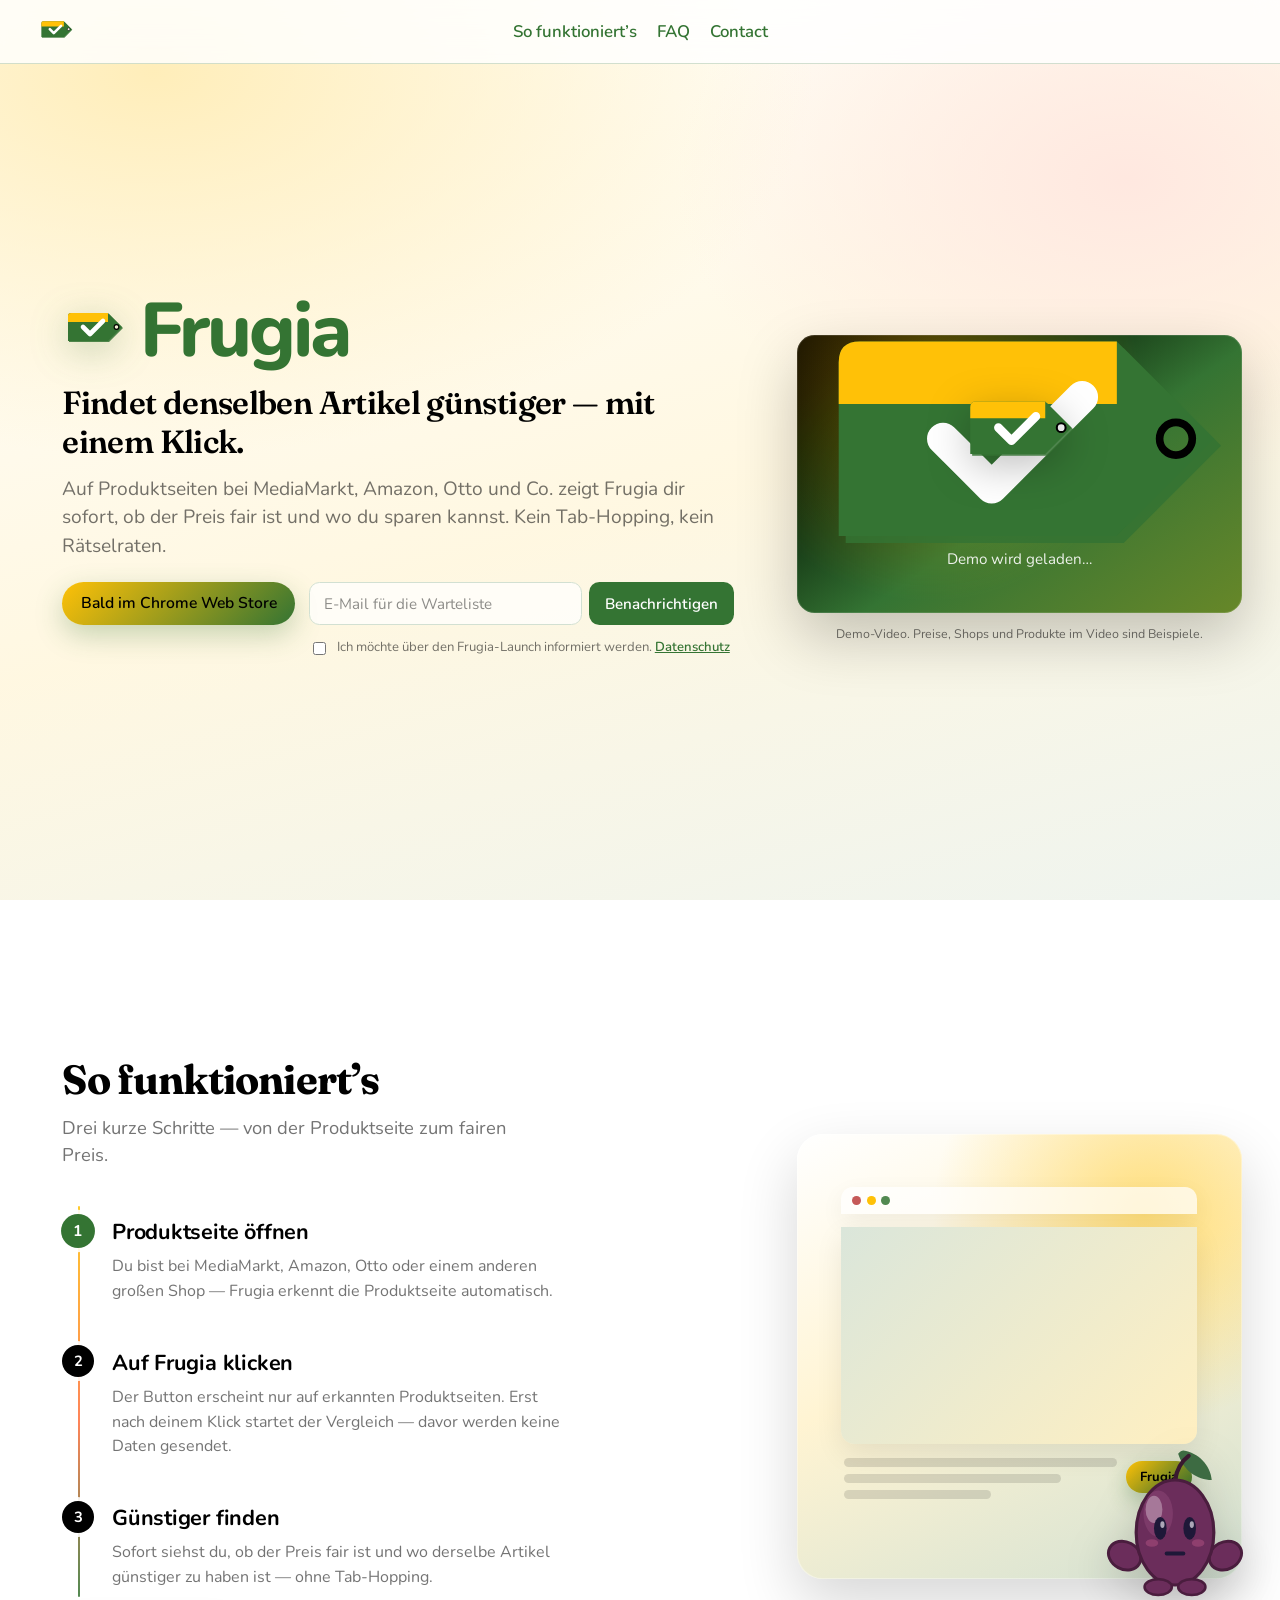
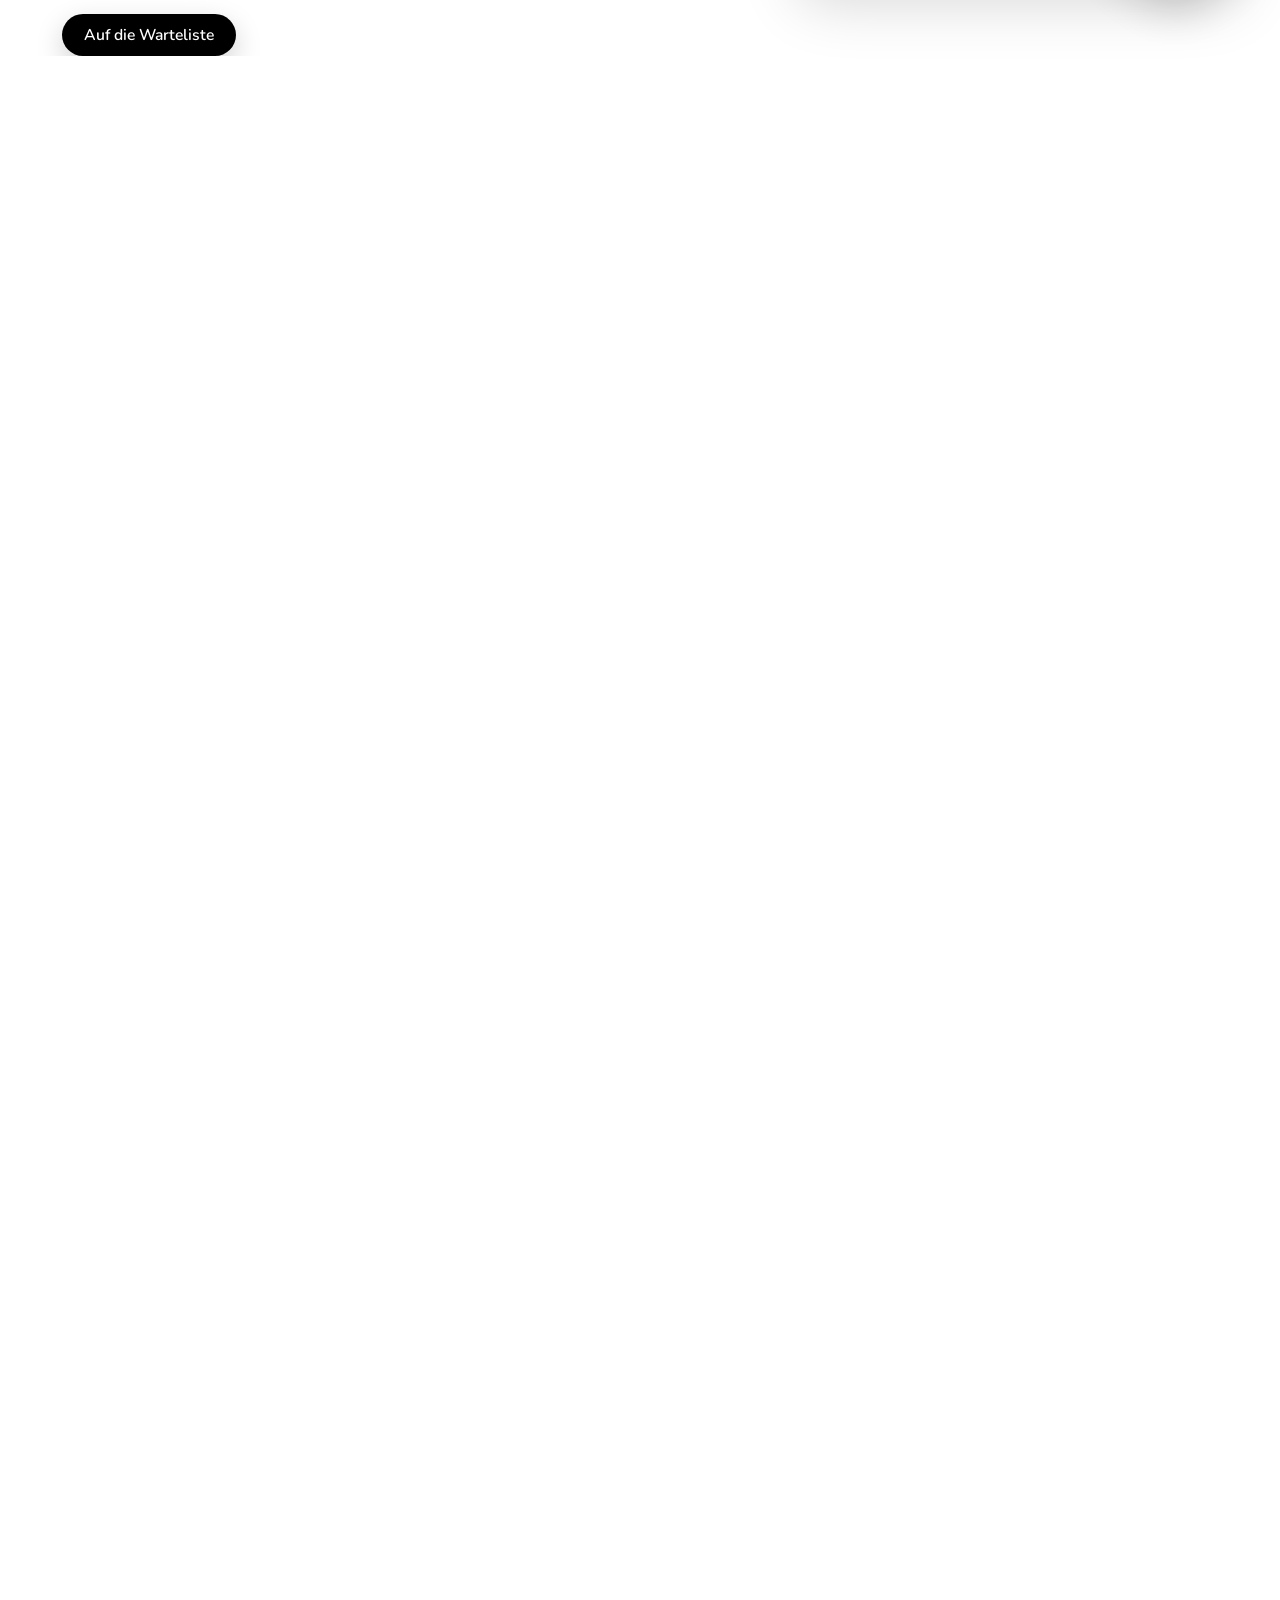
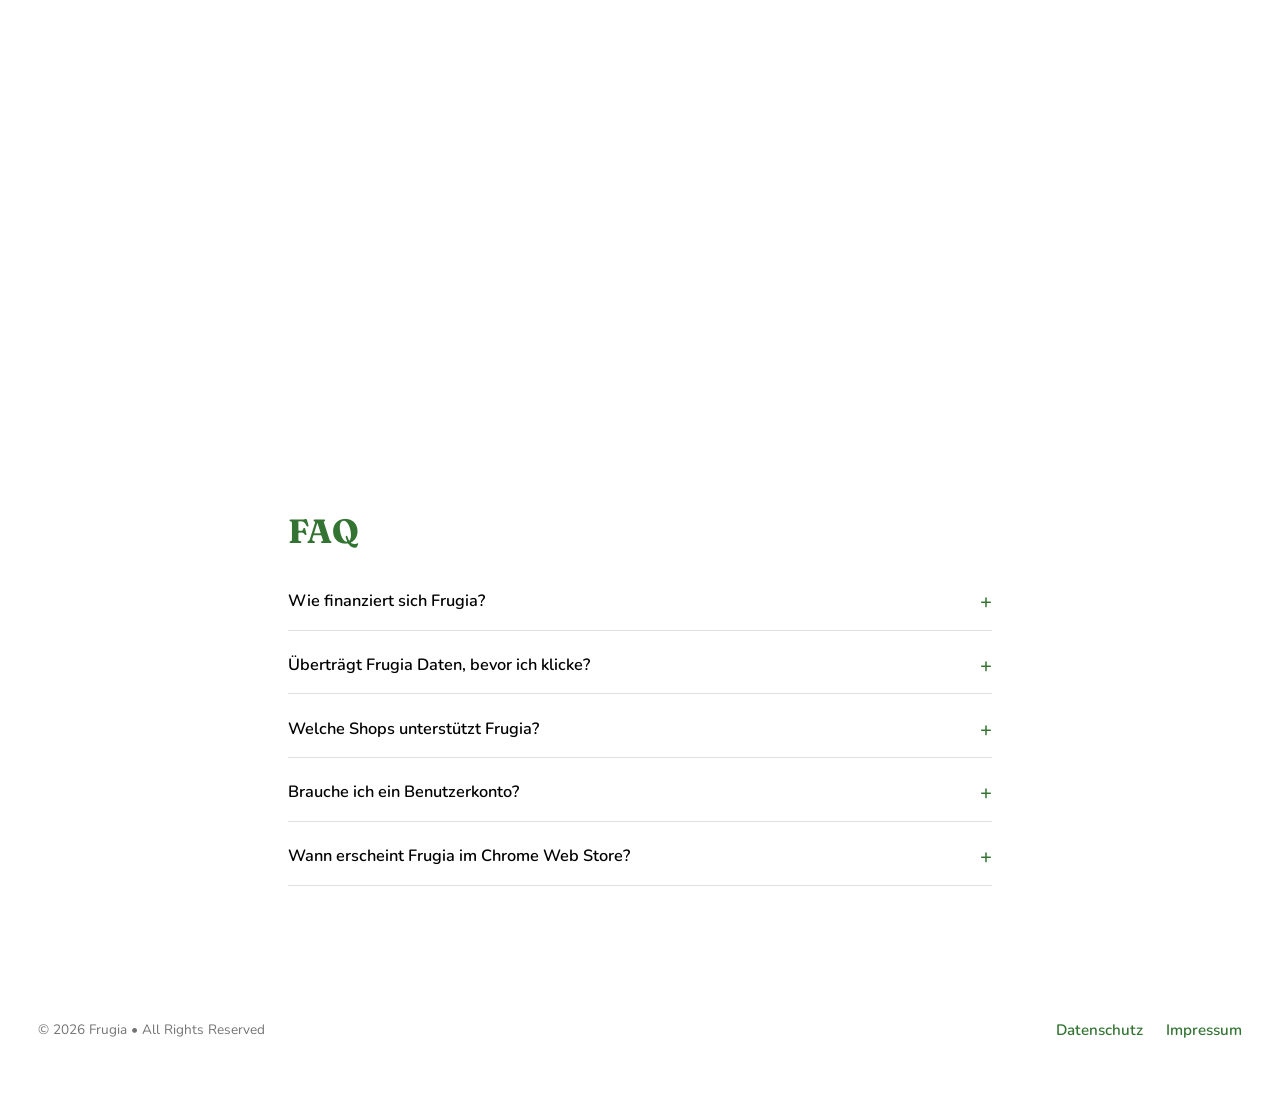
==== commit ed56ce6b: "Deploy hello@frugia.de contact email on Pages." ====
--- a/index.html
+++ b/index.html
@@ -15,8 +15,8 @@
       href="https://fonts.googleapis.com/css2?family=Fraunces:opsz,wght@9..144,600;9..144,700&family=Nunito:wght@400;600;700;800&display=swap"
       rel="stylesheet"
     />
-    <script type="module" crossorigin src="./assets/index-BRSajDum.js"></script>
-    <link rel="stylesheet" crossorigin href="./assets/index-fquau2l2.css">
+    <script type="module" crossorigin src="./assets/index-CRiqt5Ut.js"></script>
+    <link rel="stylesheet" crossorigin href="./assets/index-CE3hmIsM.css">
   </head>
   <body>
     <div id="root"></div>
--- a/assets/index-CE3hmIsM.css
+++ b/assets/index-CE3hmIsM.css
@@ -0,0 +1 @@
+:root{--green: #347433;--yellow: #FFC107;--orange: #FF6F3C;--red: #B22222;--ink: #000000;--paper: #FFFFFF;--berry: #347433;--berry-bright: #FFC107;--berry-deep: #347433;--accent-warm: #FF6F3C;--accent-hot: #B22222;--mist: color-mix(in srgb, #347433 22%, #FFFFFF);--text-muted: rgba(0, 0, 0, .55);--surface: rgba(255, 255, 255, .72);--phi: 1.618;--phi-major: 61.8%;--phi-minor: 38.2%;--nav-h: 4rem;--control-h: 2.65rem}*{box-sizing:border-box}html,body{margin:0;height:100%}body{font-family:Nunito,Segoe UI,sans-serif;color:var(--ink);background:radial-gradient(1200px 700px at 12% 8%,color-mix(in srgb,#FFC107 28%,#FFFFFF) 0%,transparent 55%),radial-gradient(900px 600px at 88% 20%,color-mix(in srgb,#FF6F3C 16%,#FFFFFF) 0%,transparent 50%),linear-gradient(165deg,#fff,color-mix(in srgb,#FFC107 12%,#FFFFFF) 55%,color-mix(in srgb,#347433 8%,#FFFFFF));background-attachment:fixed;overflow-x:clip;display:grid;grid-template-rows:var(--nav-h) auto;min-height:100dvh;height:auto}.topnav{position:sticky;top:0;display:grid;grid-template-columns:1fr auto 1fr;align-items:center;height:var(--nav-h);padding:0 clamp(1.25rem,3vw,2.5rem);border-bottom:1px solid color-mix(in srgb,#347433 22%,transparent);background:#ffffffd1;-webkit-backdrop-filter:blur(12px);backdrop-filter:blur(12px);z-index:20}.topnav-home{justify-self:start;display:inline-flex;align-items:center;line-height:0}.topnav-home img{width:2.25rem;height:2.25rem;display:block}.topnav-home:hover{opacity:.85}.topnav-links{display:flex;align-items:center;justify-content:center;gap:1.25rem}.topnav a,.topnav button.nav-link{color:var(--berry-deep);font-weight:600;font-size:1.05rem;text-decoration:none;background:none;border:0;padding:0;cursor:pointer;font-family:inherit}.topnav-links a:hover,.topnav button.nav-link:hover{text-decoration:underline;text-underline-offset:3px}.page{min-height:calc(100dvh - var(--nav-h))}.landing{display:grid;grid-template-columns:minmax(0,1.618fr) minmax(0,1fr);column-gap:clamp(1rem,3vw,2.5rem);row-gap:clamp(1.75rem,4vw,3rem);padding:clamp(1.25rem,3vw,2.5rem);padding-bottom:clamp(2.5rem,6vw,4rem);align-items:start}.stage{display:contents}.pitch{grid-column:1;max-width:none;padding-inline:clamp(.25rem,2vw,1.5rem);animation:rise .7s ease-out both;align-self:center;min-height:calc(100dvh - var(--nav-h) - 4rem);display:flex;flex-direction:column;justify-content:center}.demo{grid-column:2;min-width:0;animation:rise .7s ease-out .12s both;align-self:center}.brand{display:flex;align-items:center;gap:.85rem;margin:0 0 1.1rem}.brand img{width:clamp(3rem,6vw,4rem);height:auto;flex-shrink:0;filter:drop-shadow(0 8px 18px color-mix(in srgb,#347433 28%,transparent))}.brand h1{font-family:Nunito,Segoe UI,sans-serif;font-weight:800;font-size:clamp(3rem,7vw,4.75rem);line-height:.92;letter-spacing:-.04em;margin:0;color:var(--berry-deep)}.headline{font-family:Fraunces,Georgia,serif;font-size:clamp(1.45rem,2.6vw,2rem);line-height:1.2;letter-spacing:-.02em;margin:0 0 .85rem;font-weight:600}.lead{margin:0 0 1.35rem;font-size:clamp(1.05rem,1.6vw,1.2rem);line-height:1.5;color:var(--text-muted)}.cta-row{display:flex;flex-wrap:wrap;align-items:flex-start;gap:.75rem .85rem}.cta{display:inline-flex;align-items:center;justify-content:center;height:var(--control-h);padding:0 1.15rem;background:linear-gradient(135deg,var(--berry-bright),var(--berry));color:#000;font-weight:600;font-size:.98rem;border-radius:999px;box-shadow:0 10px 28px color-mix(in srgb,#347433 28%,transparent);white-space:nowrap;line-height:1}.waitlist{display:flex;flex-direction:column;align-items:stretch;gap:.35rem;flex:1 1 14rem;min-width:min(100%,14rem)}.waitlist-fields{display:flex;align-items:center;gap:.45rem;height:var(--control-h)}.waitlist input[type=email]{flex:1 1 auto;min-width:0;height:100%;padding:0 .9rem;border:1px solid var(--mist);border-radius:.65rem;background:#ffffffb8;color:var(--ink);font:inherit;font-size:.95rem}.waitlist input[type=email]::placeholder{color:#00000073}.waitlist input[type=email]:focus{outline:2px solid var(--berry);outline-offset:1px;border-color:var(--berry)}.waitlist button{height:100%;padding:0 1rem;border:0;border-radius:.65rem;background:var(--berry-deep);color:#fff;font:inherit;font-weight:600;font-size:.95rem;cursor:pointer;white-space:nowrap}.waitlist button:hover{background:var(--berry)}.waitlist button:disabled{opacity:.65;cursor:wait}.waitlist-status{margin:0;font-size:.88rem;line-height:1.35;color:var(--text-muted);min-height:1.2em}.waitlist-optin{display:flex;align-items:flex-start;gap:.5rem;margin:.55rem 0 0;font-size:.82rem;line-height:1.35;color:var(--text-muted);cursor:pointer}.waitlist-optin input{margin-top:.15rem;flex:0 0 auto}.waitlist-optin a,.waitlist-status.is-ok{color:var(--berry-deep);font-weight:600}.waitlist-status.is-err{color:var(--accent-hot)}.sr-only{position:absolute;width:1px;height:1px;padding:0;margin:-1px;overflow:hidden;clip:rect(0,0,0,0);white-space:nowrap;border:0}.contact-dialog{border:0;border-radius:1rem;padding:0;width:min(26rem,calc(100vw - 2rem));background:#fff;color:var(--ink);box-shadow:0 24px 64px #00000038}.contact-dialog::backdrop{background:#0000006b;-webkit-backdrop-filter:blur(3px);backdrop-filter:blur(3px)}.contact-panel{padding:1.35rem 1.4rem 1.5rem}.contact-panel header{display:flex;align-items:flex-start;justify-content:space-between;gap:1rem;margin-bottom:1rem}.contact-panel h2{font-family:Fraunces,Georgia,serif;font-size:1.45rem;margin:0;color:var(--berry-deep)}.contact-close{border:0;background:transparent;color:var(--text-muted);font-size:1.35rem;line-height:1;cursor:pointer;padding:.15rem}.contact-close:hover{color:var(--ink)}.contact-form{display:grid;gap:.75rem}.contact-form label{display:grid;gap:.3rem;font-size:.9rem;font-weight:600;color:var(--berry-deep)}.contact-form input,.contact-form textarea{width:100%;border:1px solid var(--mist);border-radius:.65rem;background:#ffffffd9;color:var(--ink);font:inherit;font-weight:400;padding:.65rem .8rem}.contact-form textarea{min-height:7rem;resize:vertical}.contact-form input:focus,.contact-form textarea:focus{outline:2px solid var(--berry);outline-offset:1px;border-color:var(--berry)}.contact-actions{display:flex;align-items:center;gap:.75rem;margin-top:.25rem}.waitlist-success-body{margin:0 0 1.15rem;font-size:1.02rem;line-height:1.45;color:var(--text-muted)}.contact-actions button[type=submit],.waitlist-success-dialog .contact-actions button{height:var(--control-h);padding:0 1.1rem;border:0;border-radius:.65rem;background:var(--berry-deep);color:#fff;font:inherit;font-weight:600;cursor:pointer}.contact-actions button[type=submit]:hover,.waitlist-success-dialog .contact-actions button:hover{background:var(--berry)}.contact-actions button[type=submit]:disabled{opacity:.65;cursor:wait}.contact-status{margin:0;font-size:.88rem;color:var(--text-muted)}.contact-status.is-ok{color:var(--berry-deep);font-weight:600}.contact-status.is-err{color:var(--accent-hot)}.demo-frame{position:relative;width:100%;aspect-ratio:16 / 10;max-height:min(62dvh,520px);margin-inline:auto;border-radius:1.1rem;overflow:hidden;background:radial-gradient(circle at 30% 20%,color-mix(in srgb,#FFC107 40%,transparent),transparent 55%),linear-gradient(145deg,#000,#347433 55%,color-mix(in srgb,#347433 75%,#FFC107 25%));box-shadow:0 24px 60px #00000038,inset 0 0 0 1px #ffffff1f}.demo-frame video{display:block;width:100%;height:100%;object-fit:cover;background:transparent}.demo-fallback{position:absolute;inset:0;display:grid;place-items:center;padding:1.5rem;text-align:center;color:#fff;pointer-events:none;opacity:0;transition:opacity .25s ease}.demo-frame.is-empty .demo-fallback{opacity:1}.demo-fallback img{width:min(7.5rem,36%);height:auto;margin-bottom:.85rem;filter:drop-shadow(0 10px 20px rgba(0,0,0,.25));animation:floaty 3.2s ease-in-out infinite}.demo-fallback p{margin:0;font-size:.95rem;line-height:1.4;max-width:16rem;color:#ffffffe6}.demo-disclaimer{margin:.75rem auto 0;max-width:36rem;font-size:.78rem;line-height:1.4;color:var(--text-muted);text-align:center}.rail{display:flex;align-items:center;justify-content:space-between;gap:1rem;min-height:8rem;padding:2rem clamp(1.25rem,3vw,2.5rem);border-top:0;background:transparent;animation:rise .6s ease-out .2s both}.rail-links{display:flex;flex-wrap:wrap;gap:.85rem 1.4rem}.rail a{color:var(--berry-deep);text-decoration:none;font-weight:600;font-size:.95rem}.rail a:hover{text-decoration:underline;text-underline-offset:3px}.copyright{margin:0;color:var(--text-muted);font-size:.85rem;white-space:nowrap}#waitlist{scroll-margin-top:calc(var(--nav-h) + 1rem)}.how{scroll-margin-top:var(--nav-h)}.how-track{height:300vh}.how-pin{position:sticky;top:var(--nav-h);height:calc(100dvh - var(--nav-h));display:grid;grid-template-columns:minmax(0,1.618fr) minmax(0,1fr);column-gap:clamp(1rem,3vw,2.5rem);align-items:center;padding:clamp(1.25rem,3vw,2.5rem);overflow:hidden}.how-copy{min-width:0;padding-inline:clamp(.25rem,2vw,1.5rem);max-height:100%;overflow:auto}.how h2{font-family:Fraunces,Georgia,serif;font-size:clamp(1.85rem,3.4vw,2.55rem);line-height:1.15;letter-spacing:-.02em;margin:0 0 .65rem;color:var(--ink)}.how-lead{margin:0 0 1.75rem;font-size:clamp(1.02rem,1.5vw,1.15rem);line-height:1.5;color:var(--text-muted);max-width:28rem}.how-steps{list-style:none;margin:0;padding:0;position:relative}.how-steps:before{content:"";position:absolute;left:.95rem;top:.55rem;bottom:.55rem;width:2px;border-radius:999px;background:linear-gradient(180deg,var(--yellow) 0%,var(--orange) 55%,var(--green) 100%);opacity:.85}.how-step{display:grid;grid-template-columns:2.1rem 1fr;gap:1rem;align-items:start;padding:1.1rem 0 1.5rem;opacity:.38;transition:opacity .35s ease}.how-step:last-child{padding-bottom:1rem}.how-step.is-active{opacity:1}.how-step-num{width:2rem;height:2rem;border-radius:50%;background:var(--ink);color:#fff;font-weight:700;font-size:.92rem;display:grid;place-items:center;position:relative;z-index:1;box-shadow:0 0 0 4px color-mix(in srgb,#FFFFFF 88%,transparent);transition:background .3s ease,transform .3s ease}.how-step.is-active .how-step-num{background:var(--berry-deep);transform:scale(1.06)}.how-step-body h3{margin:.15rem 0 .45rem;font-size:clamp(1.12rem,1.8vw,1.35rem);font-weight:700;letter-spacing:-.01em;color:var(--ink)}.how-step-body p{margin:0;font-size:1rem;line-height:1.55;color:var(--text-muted);max-width:28rem}.how-cta{display:inline-flex;align-items:center;justify-content:center;margin-top:.5rem;height:var(--control-h);padding:0 1.35rem;border-radius:999px;background:var(--ink);color:#fff;font-weight:600;font-size:.98rem;text-decoration:none;box-shadow:0 10px 28px #0000002e;transition:background .2s ease,transform .2s ease}.how-cta:hover{background:var(--berry-deep);transform:translateY(-1px)}.how-visual{justify-self:center;align-self:center;width:100%;max-width:min(100%,34rem)}.how-visual-sticky{position:relative;aspect-ratio:1 / 1;width:100%;max-height:min(62dvh,32rem);margin-inline:auto}.how-panel{position:absolute;inset:0;border-radius:1.6rem;overflow:visible;opacity:0;transform:scale(.97);pointer-events:none;transition:opacity .45s ease,transform .45s ease}.how-panel.is-active{opacity:1;transform:scale(1);pointer-events:auto;z-index:1}.how-panel-frame{position:absolute;inset:0;border-radius:inherit;overflow:hidden;box-shadow:0 24px 60px #00000029,inset 0 0 0 1px #ffffff59}.how-panel--shop .how-panel-frame{background:radial-gradient(circle at 78% 18%,color-mix(in srgb,#FFC107 45%,transparent),transparent 42%),linear-gradient(155deg,#fff,color-mix(in srgb,#FFC107 18%,#FFFFFF) 45%,color-mix(in srgb,#347433 22%,#FFFFFF))}.how-panel--click .how-panel-frame{background:radial-gradient(circle at 22% 80%,color-mix(in srgb,#FF6F3C 28%,transparent),transparent 45%),linear-gradient(145deg,color-mix(in srgb,#347433 12%,#FFFFFF),#fff 40%,color-mix(in srgb,#FFC107 22%,#FFFFFF))}.how-panel--deal .how-panel-frame{background:radial-gradient(circle at 70% 70%,color-mix(in srgb,#347433 35%,transparent),transparent 50%),linear-gradient(160deg,color-mix(in srgb,#FFC107 30%,#FFFFFF),#fff 38%,color-mix(in srgb,#FF6F3C 18%,#FFFFFF))}.how-panel-mascot{position:absolute;width:min(42%,10.5rem);height:auto;right:-4%;bottom:-6%;filter:drop-shadow(0 14px 22px rgba(0,0,0,.18));z-index:2;animation:floaty 3.4s ease-in-out infinite}.how-panel.is-active .how-panel-mascot{animation-play-state:running}.how-panel:not(.is-active) .how-panel-mascot{animation-play-state:paused}.how-ui{position:absolute;inset:12% 10% 18%;display:flex;flex-direction:column;gap:.85rem}.how-ui-bar{display:flex;gap:.35rem;padding:.55rem .7rem;border-radius:.75rem .75rem 0 0;background:#ffffffb8;box-shadow:0 8px 24px #0000000f}.how-ui-bar span{width:.55rem;height:.55rem;border-radius:50%;background:color-mix(in srgb,#000000 18%,transparent)}.how-ui-bar span:nth-child(1){background:var(--red);opacity:.75}.how-ui-bar span:nth-child(2){background:var(--yellow)}.how-ui-bar span:nth-child(3){background:var(--green);opacity:.85}.how-ui-product{flex:1;min-height:5rem;border-radius:0 0 .85rem .85rem;background:linear-gradient(135deg,color-mix(in srgb,#347433 18%,#FFFFFF),color-mix(in srgb,#FFC107 25%,#FFFFFF));box-shadow:0 10px 28px #00000014}.how-ui-lines{display:grid;gap:.45rem;padding:0 .15rem}.how-ui-lines span{display:block;height:.55rem;border-radius:999px;background:color-mix(in srgb,#000000 12%,transparent);width:78%}.how-ui-lines span:nth-child(2){width:62%}.how-ui-lines span.short{width:42%}.how-ui-fab{position:absolute;right:.35rem;bottom:.35rem;padding:.45rem .85rem;border-radius:999px;background:linear-gradient(135deg,var(--yellow),var(--green));color:#000;font-weight:700;font-size:.82rem;box-shadow:0 8px 20px color-mix(in srgb,#347433 30%,transparent)}.how-ui--click{align-items:center;justify-content:center;inset:18% 12%}.how-ui--click .how-ui-bar{width:100%;margin-bottom:auto}.how-ui-btn{border:0;padding:.85rem 1.6rem;border-radius:999px;background:var(--berry-deep);color:#fff;font:inherit;font-weight:700;font-size:1.15rem;box-shadow:0 14px 32px color-mix(in srgb,#347433 35%,transparent);cursor:default;animation:how-pulse 2.2s ease-in-out infinite}.how-ui-hint{margin:0;font-size:.9rem;font-weight:600;color:var(--text-muted)}.how-ui--deal{inset:14% 12% 22%;justify-content:center;gap:1rem}.how-ui-score{display:flex;align-items:baseline;justify-content:space-between;gap:1rem;padding:1rem 1.15rem;border-radius:1rem;background:#ffffffd1;box-shadow:0 12px 28px #00000014}.how-ui-score strong{font-size:1.15rem;color:var(--berry-deep)}.how-ui-score span{font-family:Fraunces,Georgia,serif;font-size:1.85rem;font-weight:700;color:var(--orange);letter-spacing:-.03em}.how-ui-alts{list-style:none;margin:0;padding:0;display:grid;gap:.55rem}.how-ui-alts li{display:flex;justify-content:space-between;align-items:center;padding:.7rem .95rem;border-radius:.75rem;background:#ffffffc7;font-size:.92rem;font-weight:600;box-shadow:0 8px 18px #0000000d}.how-ui-alts em{font-style:normal;color:var(--berry-deep);font-weight:700}@keyframes how-pulse{0%,to{transform:scale(1)}50%{transform:scale(1.04)}}.faq{padding:clamp(2.5rem,6vw,4.5rem) clamp(1.25rem,3vw,2.5rem) clamp(3rem,7vw,5rem);border-top:0;background:transparent;scroll-margin-top:calc(var(--nav-h) + .75rem)}.faq-inner{width:min(44rem,100%);margin:0 auto}.faq h2{font-family:Fraunces,Georgia,serif;font-size:clamp(1.6rem,3vw,2.1rem);margin:0 0 1.25rem;color:var(--berry-deep);letter-spacing:-.02em}.faq-list{margin:0;padding:0;list-style:none;display:grid;gap:.35rem}.faq-list details{border-bottom:1px solid rgba(0,0,0,.12);padding:.15rem 0}.faq-list summary{list-style:none;cursor:pointer;font-weight:600;font-size:1.02rem;line-height:1.35;padding:.95rem 1.6rem .95rem 0;color:var(--ink);position:relative}.faq-list summary::-webkit-details-marker{display:none}.faq-list summary:after{content:"+";position:absolute;right:0;top:50%;transform:translateY(-50%);color:var(--berry);font-weight:600;font-size:1.25rem}.faq-list details[open] summary:after{content:"–"}.faq-list summary:hover{color:var(--berry-deep)}.faq-list p{margin:0 0 1rem;max-width:40rem;color:var(--text-muted);line-height:1.55;font-size:.98rem}@keyframes rise{0%{opacity:0;transform:translateY(14px)}to{opacity:1;transform:translateY(0)}}@keyframes floaty{0%,to{transform:translateY(0)}50%{transform:translateY(-8px)}}@media(max-width:860px){body{height:auto;min-height:100dvh;overflow-x:hidden}.page{min-height:calc(100dvh - var(--nav-h))}.landing{grid-template-columns:1fr;row-gap:1.5rem;padding-top:2rem;padding-bottom:1.25rem}.pitch{grid-column:1;order:1;min-height:auto;align-self:start}.demo{grid-column:1;order:2;align-self:start}.demo-frame{max-height:none;aspect-ratio:16 / 10}.how-pin{grid-template-columns:1fr;grid-template-rows:auto auto minmax(0,1fr) auto auto;row-gap:.55rem;padding-block:.85rem;padding-inline:clamp(1.25rem,3vw,2.5rem)}.how-copy{display:contents}.how-head{grid-row:1}.how-lead{margin-bottom:.35rem}.how-steps{display:contents}.how-steps:before{content:none}.how-step[data-step="1"]{grid-row:2}.how-visual{grid-row:3;width:min(100%,22rem);max-width:min(100%,22rem)}.how-visual-sticky{max-height:min(34dvh,14rem)}.how-step[data-step="2"]{grid-row:4}.how-step[data-step="3"]{grid-row:5}.how-step{padding:.45rem 0}.how-step:not(.is-active) .how-step-body p{display:none}.how-cta{display:none}.how-panel-mascot{width:min(36%,7.5rem);bottom:-8%}.rail{flex-direction:column;align-items:flex-start;justify-content:center;padding-block:1.25rem;min-height:8rem}.topnav-links{gap:.85rem}.topnav a,.topnav button.nav-link{font-size:.95rem}}#root{display:contents}
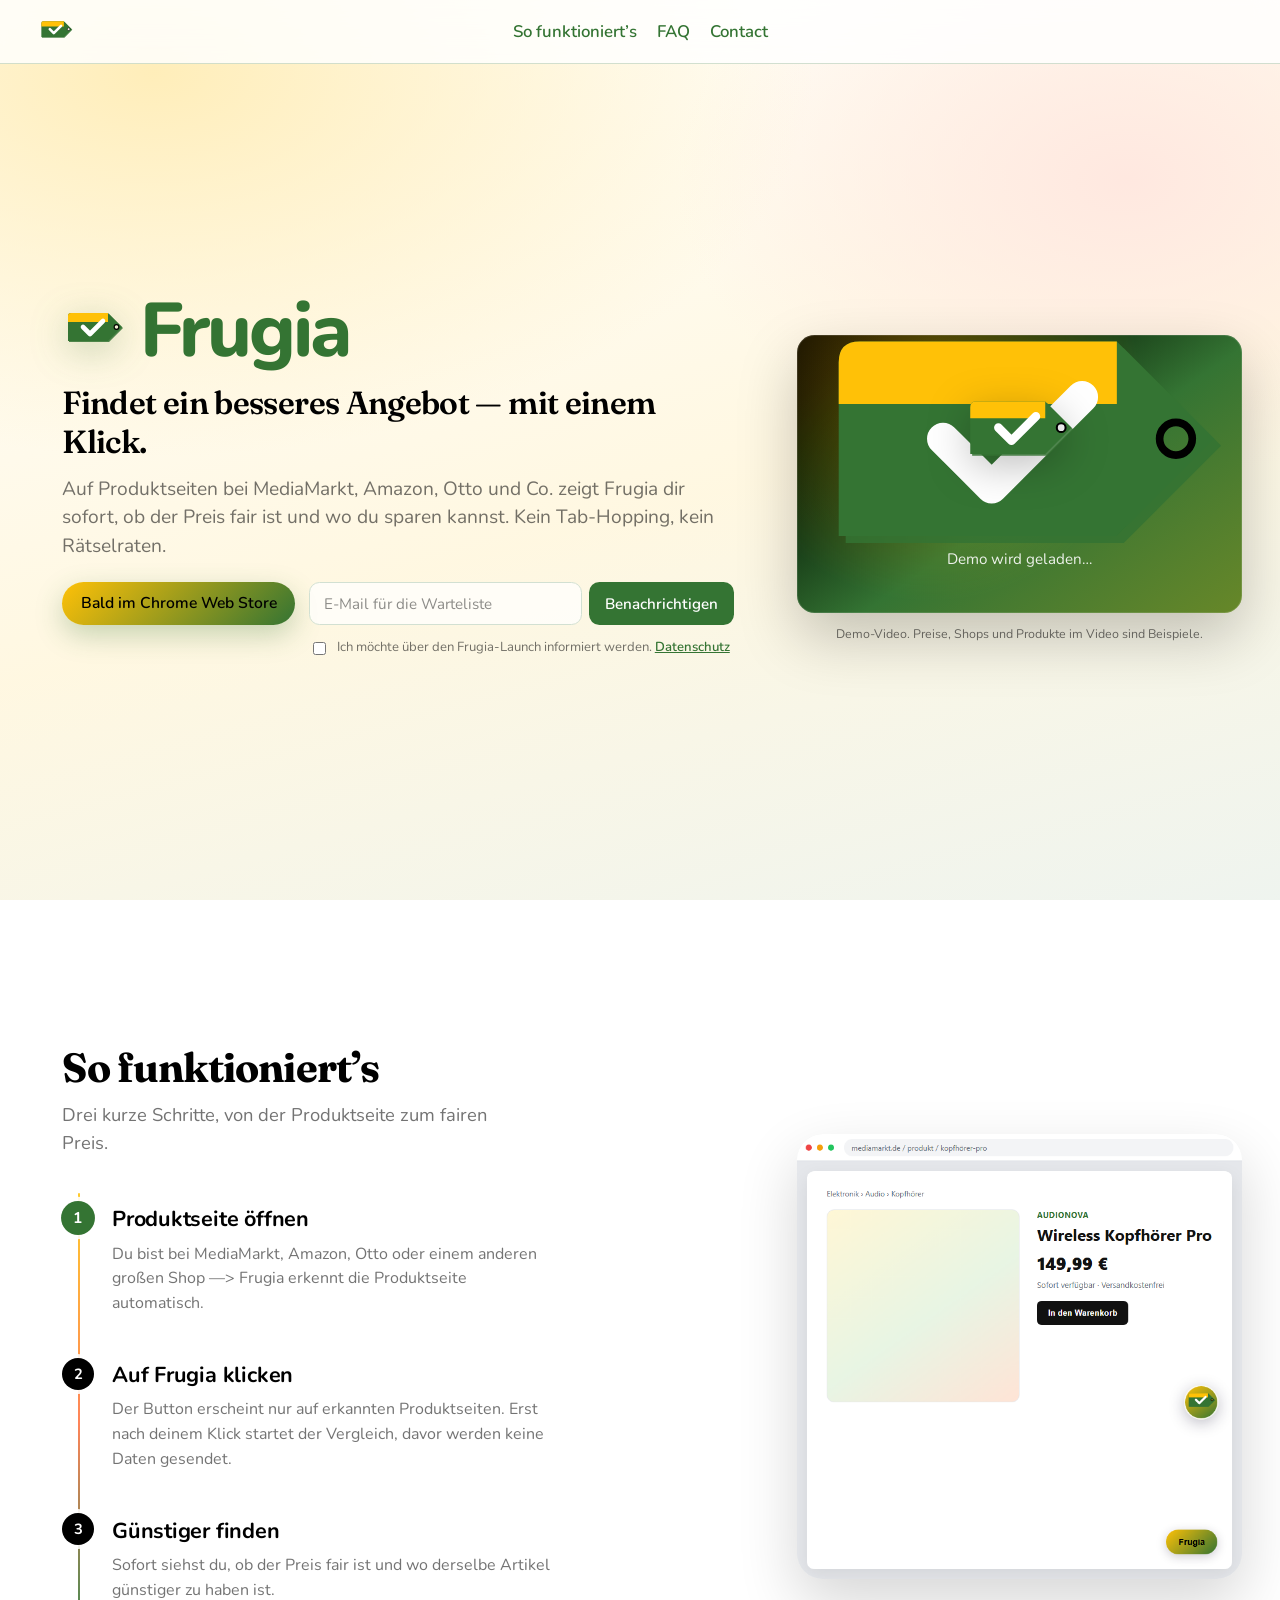
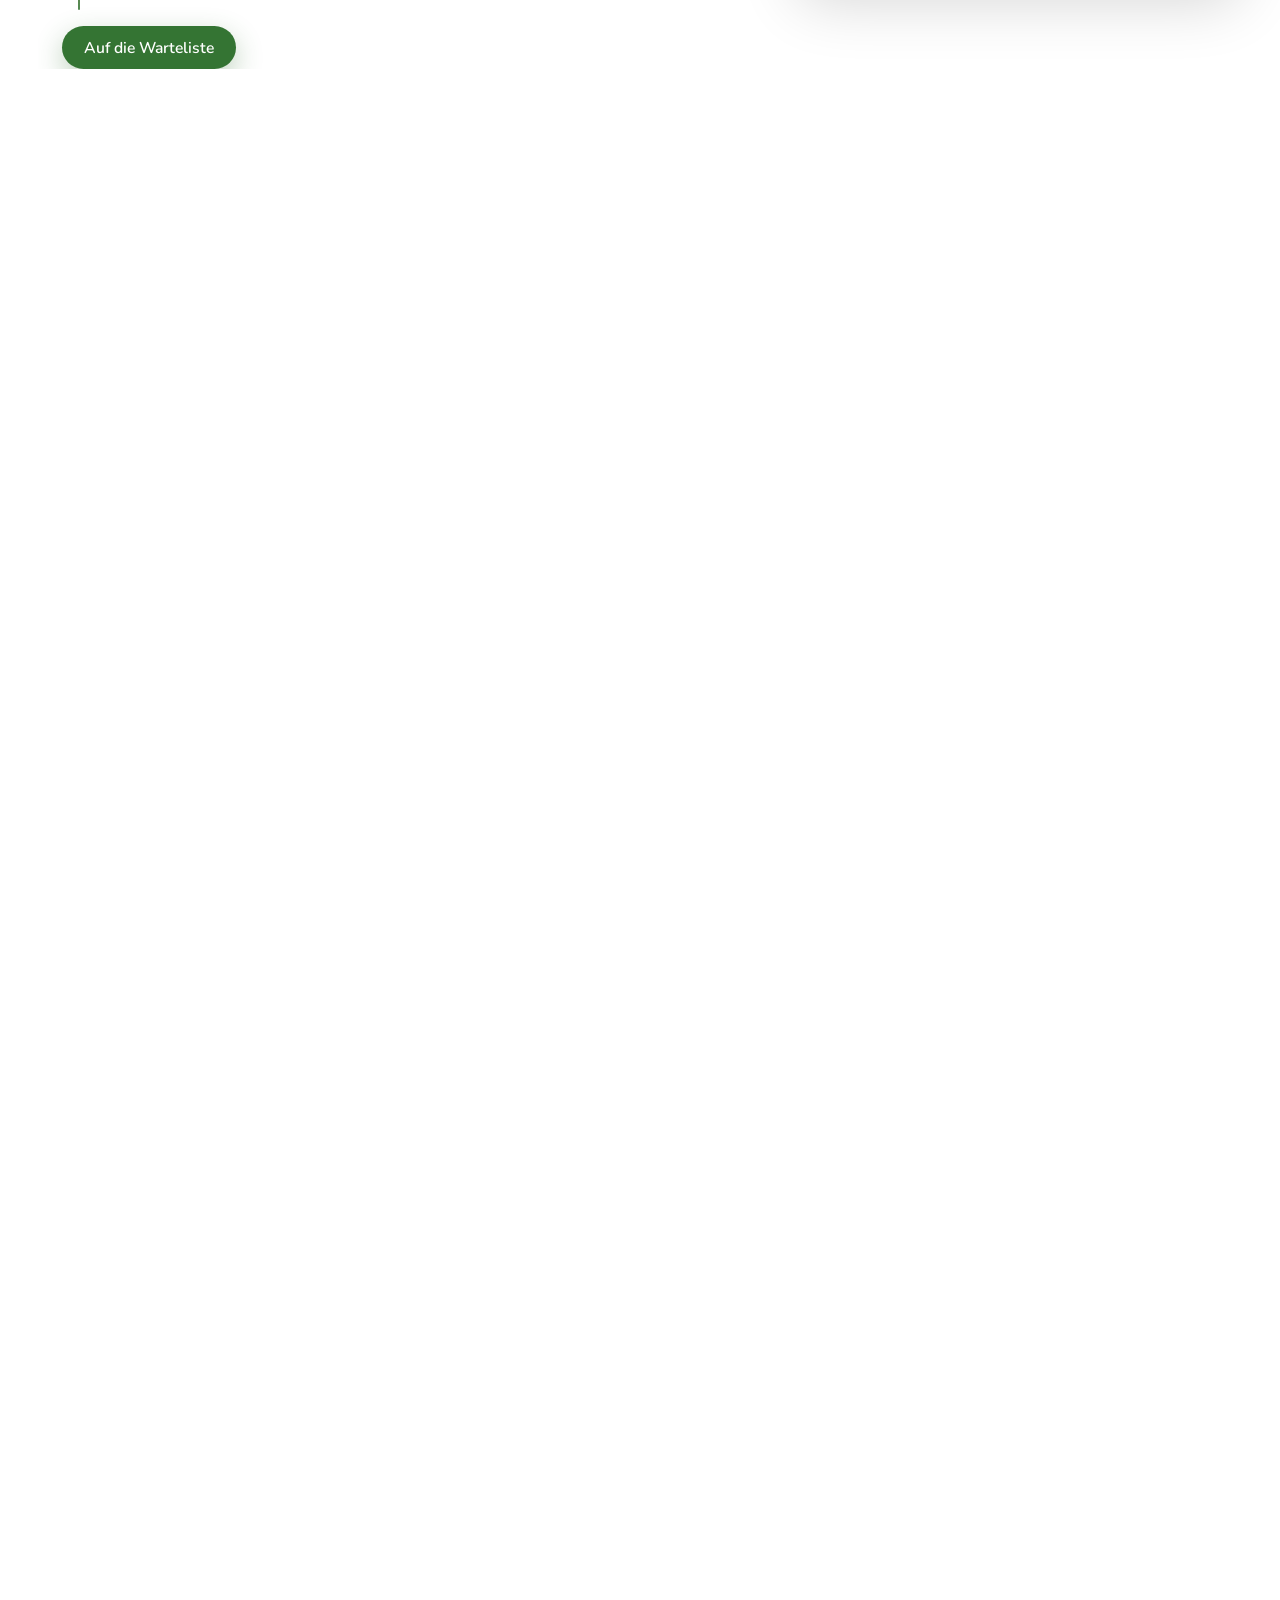
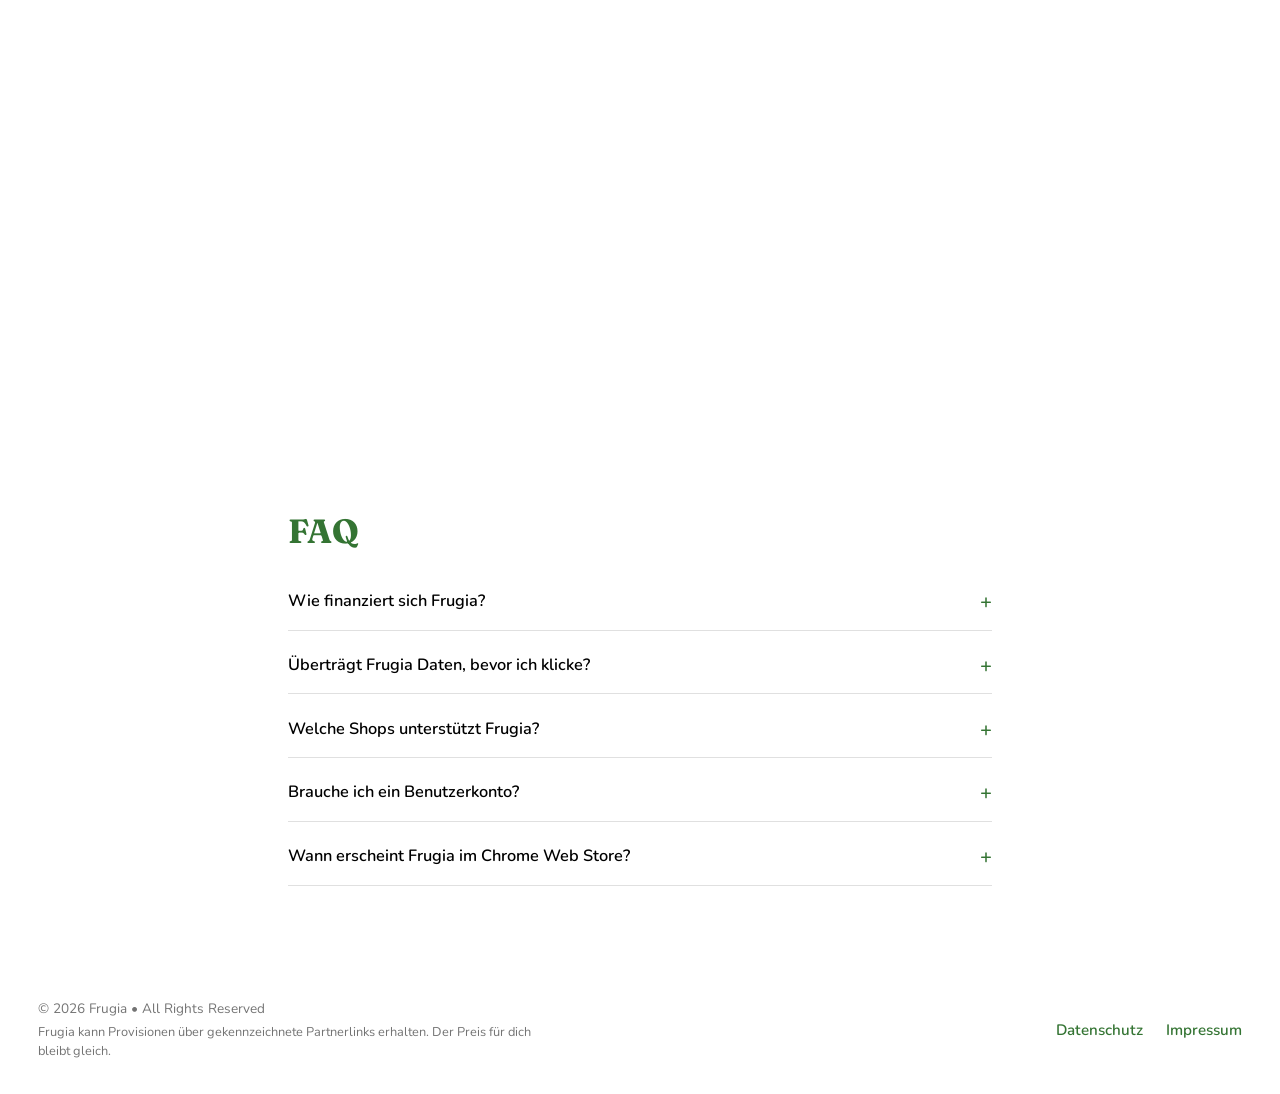
==== commit 9c4d8d89: "Deploy landing with HowItWorks screenshots and updated demo video." ====
--- a/index.html
+++ b/index.html
@@ -15,11 +15,12 @@
       href="https://fonts.googleapis.com/css2?family=Fraunces:opsz,wght@9..144,600;9..144,700&family=Nunito:wght@400;600;700;800&display=swap"
       rel="stylesheet"
     />
-    <script type="module" crossorigin src="./assets/index-CRiqt5Ut.js"></script>
-    <link rel="stylesheet" crossorigin href="./assets/index-CE3hmIsM.css">
+    <script type="module" crossorigin src="./assets/main-CKaE2Hh2.js"></script>
+    <link rel="modulepreload" crossorigin href="./assets/styles-wMdAcuUu.js">
+    <link rel="stylesheet" crossorigin href="./assets/styles-DylLX1JX.css">
+      <script src="./brevo-config.js"></script>
   </head>
   <body>
     <div id="root"></div>
-    <script src="./brevo-config.js"></script>
   </body>
 </html>
--- a/assets/styles-DylLX1JX.css
+++ b/assets/styles-DylLX1JX.css
@@ -0,0 +1 @@
+:root{--green: #347433;--yellow: #FFC107;--orange: #FF6F3C;--red: #B22222;--ink: #000000;--paper: #FFFFFF;--berry: #347433;--berry-bright: #FFC107;--berry-deep: #347433;--accent-warm: #FF6F3C;--accent-hot: #B22222;--mist: color-mix(in srgb, #347433 22%, #FFFFFF);--text-muted: rgba(0, 0, 0, .55);--surface: rgba(255, 255, 255, .72);--phi: 1.618;--phi-major: 61.8%;--phi-minor: 38.2%;--nav-h: 4rem;--control-h: 2.65rem}*{box-sizing:border-box}html,body{margin:0;height:100%}body{font-family:Nunito,Segoe UI,sans-serif;color:var(--ink);background:radial-gradient(1200px 700px at 12% 8%,color-mix(in srgb,#FFC107 28%,#FFFFFF) 0%,transparent 55%),radial-gradient(900px 600px at 88% 20%,color-mix(in srgb,#FF6F3C 16%,#FFFFFF) 0%,transparent 50%),linear-gradient(165deg,#fff,color-mix(in srgb,#FFC107 12%,#FFFFFF) 55%,color-mix(in srgb,#347433 8%,#FFFFFF));background-attachment:fixed;overflow-x:clip;display:grid;grid-template-rows:var(--nav-h) auto;min-height:100dvh;height:auto}.topnav{position:sticky;top:0;display:grid;grid-template-columns:1fr auto 1fr;align-items:center;height:var(--nav-h);padding:0 clamp(1.25rem,3vw,2.5rem);border-bottom:1px solid color-mix(in srgb,#347433 22%,transparent);background:#ffffffd1;-webkit-backdrop-filter:blur(12px);backdrop-filter:blur(12px);z-index:20}.topnav-home{justify-self:start;display:inline-flex;align-items:center;line-height:0}.topnav-home img{width:2.25rem;height:2.25rem;display:block}.topnav-home:hover{opacity:.85}.topnav-links{display:flex;align-items:center;justify-content:center;gap:1.25rem}.topnav a,.topnav button.nav-link{color:var(--berry-deep);font-weight:600;font-size:1.05rem;text-decoration:none;background:none;border:0;padding:0;cursor:pointer;font-family:inherit}.topnav-links a:hover,.topnav button.nav-link:hover{text-decoration:underline;text-underline-offset:3px}.page{min-height:calc(100dvh - var(--nav-h))}.landing{display:grid;grid-template-columns:minmax(0,1.618fr) minmax(0,1fr);column-gap:clamp(1rem,3vw,2.5rem);row-gap:clamp(1.75rem,4vw,3rem);padding:clamp(1.25rem,3vw,2.5rem);padding-bottom:clamp(2.5rem,6vw,4rem);align-items:start}.stage{display:contents}.pitch{grid-column:1;max-width:none;padding-inline:clamp(.25rem,2vw,1.5rem);animation:rise .7s ease-out both;align-self:center;min-height:calc(100dvh - var(--nav-h) - 4rem);display:flex;flex-direction:column;justify-content:center}.demo{grid-column:2;min-width:0;animation:rise .7s ease-out .12s both;align-self:center}.brand{display:flex;align-items:center;gap:.85rem;margin:0 0 1.1rem}.brand img{width:clamp(3rem,6vw,4rem);height:auto;flex-shrink:0;filter:drop-shadow(0 8px 18px color-mix(in srgb,#347433 28%,transparent))}.brand h1{font-family:Nunito,Segoe UI,sans-serif;font-weight:800;font-size:clamp(3rem,7vw,4.75rem);line-height:.92;letter-spacing:-.04em;margin:0;color:var(--berry-deep)}.headline{font-family:Fraunces,Georgia,serif;font-size:clamp(1.45rem,2.6vw,2rem);line-height:1.2;letter-spacing:-.02em;margin:0 0 .85rem;font-weight:600}.lead{margin:0 0 1.35rem;font-size:clamp(1.05rem,1.6vw,1.2rem);line-height:1.5;color:var(--text-muted)}.cta-row{display:flex;flex-wrap:wrap;align-items:flex-start;gap:.75rem .85rem}.cta{display:inline-flex;align-items:center;justify-content:center;height:var(--control-h);padding:0 1.15rem;background:linear-gradient(135deg,var(--berry-bright),var(--berry));color:#000;font-weight:600;font-size:.98rem;border-radius:999px;box-shadow:0 10px 28px color-mix(in srgb,#347433 28%,transparent);white-space:nowrap;line-height:1}.waitlist{display:flex;flex-direction:column;align-items:stretch;gap:.35rem;flex:1 1 14rem;min-width:min(100%,14rem)}.waitlist-fields{display:flex;align-items:center;gap:.45rem;height:var(--control-h)}.waitlist input[type=email]{flex:1 1 auto;min-width:0;height:100%;padding:0 .9rem;border:1px solid var(--mist);border-radius:.65rem;background:#ffffffb8;color:var(--ink);font:inherit;font-size:.95rem}.waitlist input[type=email]::placeholder{color:#00000073}.waitlist input[type=email]:focus{outline:2px solid var(--berry);outline-offset:1px;border-color:var(--berry)}.waitlist button{height:100%;padding:0 1rem;border:0;border-radius:.65rem;background:var(--berry-deep);color:#fff;font:inherit;font-weight:600;font-size:.95rem;cursor:pointer;white-space:nowrap}.waitlist button:hover{background:var(--berry)}.waitlist button:disabled{opacity:.65;cursor:wait}.waitlist-status{margin:0;font-size:.88rem;line-height:1.35;color:var(--text-muted);min-height:1.2em}.waitlist-optin{display:flex;align-items:flex-start;gap:.5rem;margin:.55rem 0 0;font-size:.82rem;line-height:1.35;color:var(--text-muted);cursor:pointer}.waitlist-optin input{margin-top:.15rem;flex:0 0 auto}.waitlist-optin a,.waitlist-status.is-ok{color:var(--berry-deep);font-weight:600}.waitlist-status.is-err{color:var(--accent-hot)}.sr-only{position:absolute;width:1px;height:1px;padding:0;margin:-1px;overflow:hidden;clip:rect(0,0,0,0);white-space:nowrap;border:0}.contact-dialog{border:0;border-radius:1rem;padding:0;width:min(26rem,calc(100vw - 2rem));background:#fff;color:var(--ink);box-shadow:0 24px 64px #00000038}.contact-dialog::backdrop{background:#0000006b;-webkit-backdrop-filter:blur(3px);backdrop-filter:blur(3px)}.contact-panel{padding:1.35rem 1.4rem 1.5rem}.contact-panel header{display:flex;align-items:flex-start;justify-content:space-between;gap:1rem;margin-bottom:1rem}.contact-panel h2{font-family:Fraunces,Georgia,serif;font-size:1.45rem;margin:0;color:var(--berry-deep)}.contact-close{border:0;background:transparent;color:var(--text-muted);font-size:1.35rem;line-height:1;cursor:pointer;padding:.15rem}.contact-close:hover{color:var(--ink)}.contact-form{display:grid;gap:.75rem}.contact-form label{display:grid;gap:.3rem;font-size:.9rem;font-weight:600;color:var(--berry-deep)}.contact-form input,.contact-form textarea{width:100%;border:1px solid var(--mist);border-radius:.65rem;background:#ffffffd9;color:var(--ink);font:inherit;font-weight:400;padding:.65rem .8rem}.contact-form textarea{min-height:7rem;resize:vertical}.contact-form input:focus,.contact-form textarea:focus{outline:2px solid var(--berry);outline-offset:1px;border-color:var(--berry)}.contact-actions{display:flex;align-items:center;gap:.75rem;margin-top:.25rem}.waitlist-success-body{margin:0 0 1.15rem;font-size:1.02rem;line-height:1.45;color:var(--text-muted)}.contact-actions button[type=submit],.waitlist-success-dialog .contact-actions button{height:var(--control-h);padding:0 1.1rem;border:0;border-radius:.65rem;background:var(--berry-deep);color:#fff;font:inherit;font-weight:600;cursor:pointer}.contact-actions button[type=submit]:hover,.waitlist-success-dialog .contact-actions button:hover{background:var(--berry)}.contact-actions button[type=submit]:disabled{opacity:.65;cursor:wait}.contact-status{margin:0;font-size:.88rem;color:var(--text-muted)}.contact-status.is-ok{color:var(--berry-deep);font-weight:600}.contact-status.is-err{color:var(--accent-hot)}.demo-frame{position:relative;width:100%;aspect-ratio:16 / 10;max-height:min(62dvh,520px);margin-inline:auto;border-radius:1.1rem;overflow:hidden;background:radial-gradient(circle at 30% 20%,color-mix(in srgb,#FFC107 40%,transparent),transparent 55%),linear-gradient(145deg,#000,#347433 55%,color-mix(in srgb,#347433 75%,#FFC107 25%));box-shadow:0 24px 60px #00000038,inset 0 0 0 1px #ffffff1f}.demo-frame video{display:block;width:100%;height:100%;object-fit:cover;background:transparent}.demo-fallback{position:absolute;inset:0;display:grid;place-items:center;padding:1.5rem;text-align:center;color:#fff;pointer-events:none;opacity:0;transition:opacity .25s ease}.demo-frame.is-empty .demo-fallback{opacity:1}.demo-fallback img{width:min(7.5rem,36%);height:auto;margin-bottom:.85rem;filter:drop-shadow(0 10px 20px rgba(0,0,0,.25));animation:floaty 3.2s ease-in-out infinite}.demo-fallback p{margin:0;font-size:.95rem;line-height:1.4;max-width:16rem;color:#ffffffe6}.demo-disclaimer{margin:.75rem auto 0;max-width:36rem;font-size:.78rem;line-height:1.4;color:var(--text-muted);text-align:center}.rail{display:flex;align-items:center;justify-content:space-between;gap:1rem;min-height:8rem;padding:2rem clamp(1.25rem,3vw,2.5rem);border-top:0;background:transparent;animation:rise .6s ease-out .2s both}.rail-meta{display:grid;gap:.35rem;max-width:min(36rem,100%)}.affiliate-note{margin:0;color:var(--text-muted);font-size:.8rem;line-height:1.45;max-width:32rem}.legal-page{width:min(42rem,100%);margin:0 auto;padding:2.25rem clamp(1.25rem,3vw,2.5rem) 3.5rem;line-height:1.55}.legal-page h1{font-family:Nunito,Segoe UI,sans-serif;font-weight:800;font-size:clamp(1.85rem,4vw,2.25rem);letter-spacing:-.03em;margin:0 0 1.35rem;color:var(--berry-deep)}.legal-page h2{font-family:Nunito,Segoe UI,sans-serif;font-weight:700;font-size:1.12rem;margin:2rem 0 .65rem;color:var(--berry-deep)}.legal-page p,.legal-page li{margin:0 0 .85rem}.legal-page .identity{margin:0 0 .25rem;line-height:1.45}.legal-page a{color:var(--berry-deep);font-weight:600}.legal-page .muted{color:var(--text-muted);font-size:.95rem}.legal-page ul{margin:0 0 .85rem;padding-left:1.2rem}.legal-page code{font-size:.92em}.rail-links{display:flex;flex-wrap:wrap;gap:.85rem 1.4rem}.rail a{color:var(--berry-deep);text-decoration:none;font-weight:600;font-size:.95rem}.rail a:hover{text-decoration:underline;text-underline-offset:3px}.copyright{margin:0;color:var(--text-muted);font-size:.85rem;white-space:nowrap}#waitlist{scroll-margin-top:calc(var(--nav-h) + 1rem)}.how{scroll-margin-top:var(--nav-h)}.how-track{height:300vh}.how-pin{position:sticky;top:var(--nav-h);height:calc(100dvh - var(--nav-h));display:grid;grid-template-columns:minmax(0,1.618fr) minmax(0,1fr);column-gap:clamp(1rem,3vw,2.5rem);align-items:center;padding:clamp(1.25rem,3vw,2.5rem);overflow:hidden}.how-copy{min-width:0;padding-inline:clamp(.25rem,2vw,1.5rem);max-height:100%;overflow:auto}.how h2{font-family:Fraunces,Georgia,serif;font-size:clamp(1.85rem,3.4vw,2.55rem);line-height:1.15;letter-spacing:-.02em;margin:0 0 .65rem;color:var(--ink)}.how-lead{margin:0 0 1.75rem;font-size:clamp(1.02rem,1.5vw,1.15rem);line-height:1.5;color:var(--text-muted);max-width:28rem}.how-steps{list-style:none;margin:0;padding:0;position:relative}.how-steps:before{content:"";position:absolute;left:.95rem;top:.55rem;bottom:.55rem;width:2px;border-radius:999px;background:linear-gradient(180deg,var(--yellow) 0%,var(--orange) 55%,var(--green) 100%);opacity:.85}.how-step{display:grid;grid-template-columns:2.1rem 1fr;gap:1rem;align-items:start;padding:1.1rem 0 1.5rem;opacity:.38;transition:opacity .35s ease}.how-step:last-child{padding-bottom:1rem}.how-step.is-active{opacity:1}.how-step-num{width:2rem;height:2rem;border-radius:50%;background:var(--ink);color:#fff;font-weight:700;font-size:.92rem;display:grid;place-items:center;position:relative;z-index:1;box-shadow:0 0 0 4px color-mix(in srgb,#FFFFFF 88%,transparent);transition:background .3s ease,transform .3s ease}.how-step.is-active .how-step-num{background:var(--berry-deep);transform:scale(1.06)}.how-step-body h3{margin:.15rem 0 .45rem;font-size:clamp(1.12rem,1.8vw,1.35rem);font-weight:700;letter-spacing:-.01em;color:var(--ink)}.how-step-body p{margin:0;font-size:1rem;line-height:1.55;color:var(--text-muted);max-width:28rem}.how-cta{display:inline-flex;align-items:center;justify-content:center;margin-top:.5rem;height:var(--control-h);padding:0 1.35rem;border-radius:999px;background:var(--green);color:#fff;font-weight:600;font-size:.98rem;text-decoration:none;box-shadow:0 10px 28px color-mix(in srgb,#347433 32%,transparent);transition:background .2s ease,transform .2s ease}.how-cta:hover{background:color-mix(in srgb,var(--green) 88%,#000000);transform:translateY(-1px)}.how-visual{justify-self:center;align-self:center;width:100%;max-width:min(100%,34rem)}.how-visual-sticky{position:relative;aspect-ratio:1 / 1;width:100%;max-height:min(62dvh,32rem);margin-inline:auto}.how-panel{position:absolute;inset:0;border-radius:1.6rem;overflow:visible;opacity:0;transform:scale(.97);pointer-events:none;transition:opacity .45s ease,transform .45s ease}.how-panel.is-active{opacity:1;transform:scale(1);pointer-events:auto;z-index:1}.how-panel-frame{position:absolute;inset:0;border-radius:inherit;overflow:hidden;background:#e8ebe9;box-shadow:0 24px 60px #00000029,inset 0 0 0 1px #ffffff59}.how-panel-shot{display:block;width:100%;height:100%;object-fit:cover;object-position:center top}.faq{padding:clamp(2.5rem,6vw,4.5rem) clamp(1.25rem,3vw,2.5rem) clamp(3rem,7vw,5rem);border-top:0;background:transparent;scroll-margin-top:calc(var(--nav-h) + .75rem)}.faq-inner{width:min(44rem,100%);margin:0 auto}.faq h2{font-family:Fraunces,Georgia,serif;font-size:clamp(1.6rem,3vw,2.1rem);margin:0 0 1.25rem;color:var(--berry-deep);letter-spacing:-.02em}.faq-list{margin:0;padding:0;list-style:none;display:grid;gap:.35rem}.faq-list details{border-bottom:1px solid rgba(0,0,0,.12);padding:.15rem 0}.faq-list summary{list-style:none;cursor:pointer;font-weight:600;font-size:1.02rem;line-height:1.35;padding:.95rem 1.6rem .95rem 0;color:var(--ink);position:relative}.faq-list summary::-webkit-details-marker{display:none}.faq-list summary:after{content:"+";position:absolute;right:0;top:50%;transform:translateY(-50%);color:var(--berry);font-weight:600;font-size:1.25rem}.faq-list details[open] summary:after{content:"–"}.faq-list summary:hover{color:var(--berry-deep)}.faq-list p{margin:0 0 1rem;max-width:40rem;color:var(--text-muted);line-height:1.55;font-size:.98rem}@keyframes rise{0%{opacity:0;transform:translateY(14px)}to{opacity:1;transform:translateY(0)}}@keyframes floaty{0%,to{transform:translateY(0)}50%{transform:translateY(-8px)}}@media(max-width:860px){body{height:auto;min-height:100dvh;overflow-x:hidden}.page{min-height:calc(100dvh - var(--nav-h))}.landing{grid-template-columns:1fr;row-gap:1.5rem;padding-top:2rem;padding-bottom:1.25rem}.pitch{grid-column:1;order:1;min-height:auto;align-self:start}.demo{grid-column:1;order:2;align-self:start}.demo-frame{max-height:none;aspect-ratio:16 / 10}.how-pin{grid-template-columns:1fr;grid-template-rows:auto auto minmax(0,1fr) auto auto;row-gap:.55rem;padding-block:.85rem;padding-inline:clamp(1.25rem,3vw,2.5rem)}.how-copy{display:contents}.how-head{grid-row:1}.how-lead{margin-bottom:.35rem}.how-steps{display:contents}.how-steps:before{content:none}.how-step[data-step="1"]{grid-row:2}.how-visual{grid-row:3;width:min(100%,22rem);max-width:min(100%,22rem)}.how-visual-sticky{max-height:min(34dvh,14rem)}.how-step[data-step="2"]{grid-row:4}.how-step[data-step="3"]{grid-row:5}.how-step{padding:.45rem 0}.how-step:not(.is-active) .how-step-body p{display:none}.how-cta{display:none}.rail{flex-direction:column;align-items:flex-start;justify-content:center;padding-block:1.25rem;min-height:8rem}.topnav-links{gap:.85rem}.topnav a,.topnav button.nav-link{font-size:.95rem}}#root{display:contents}
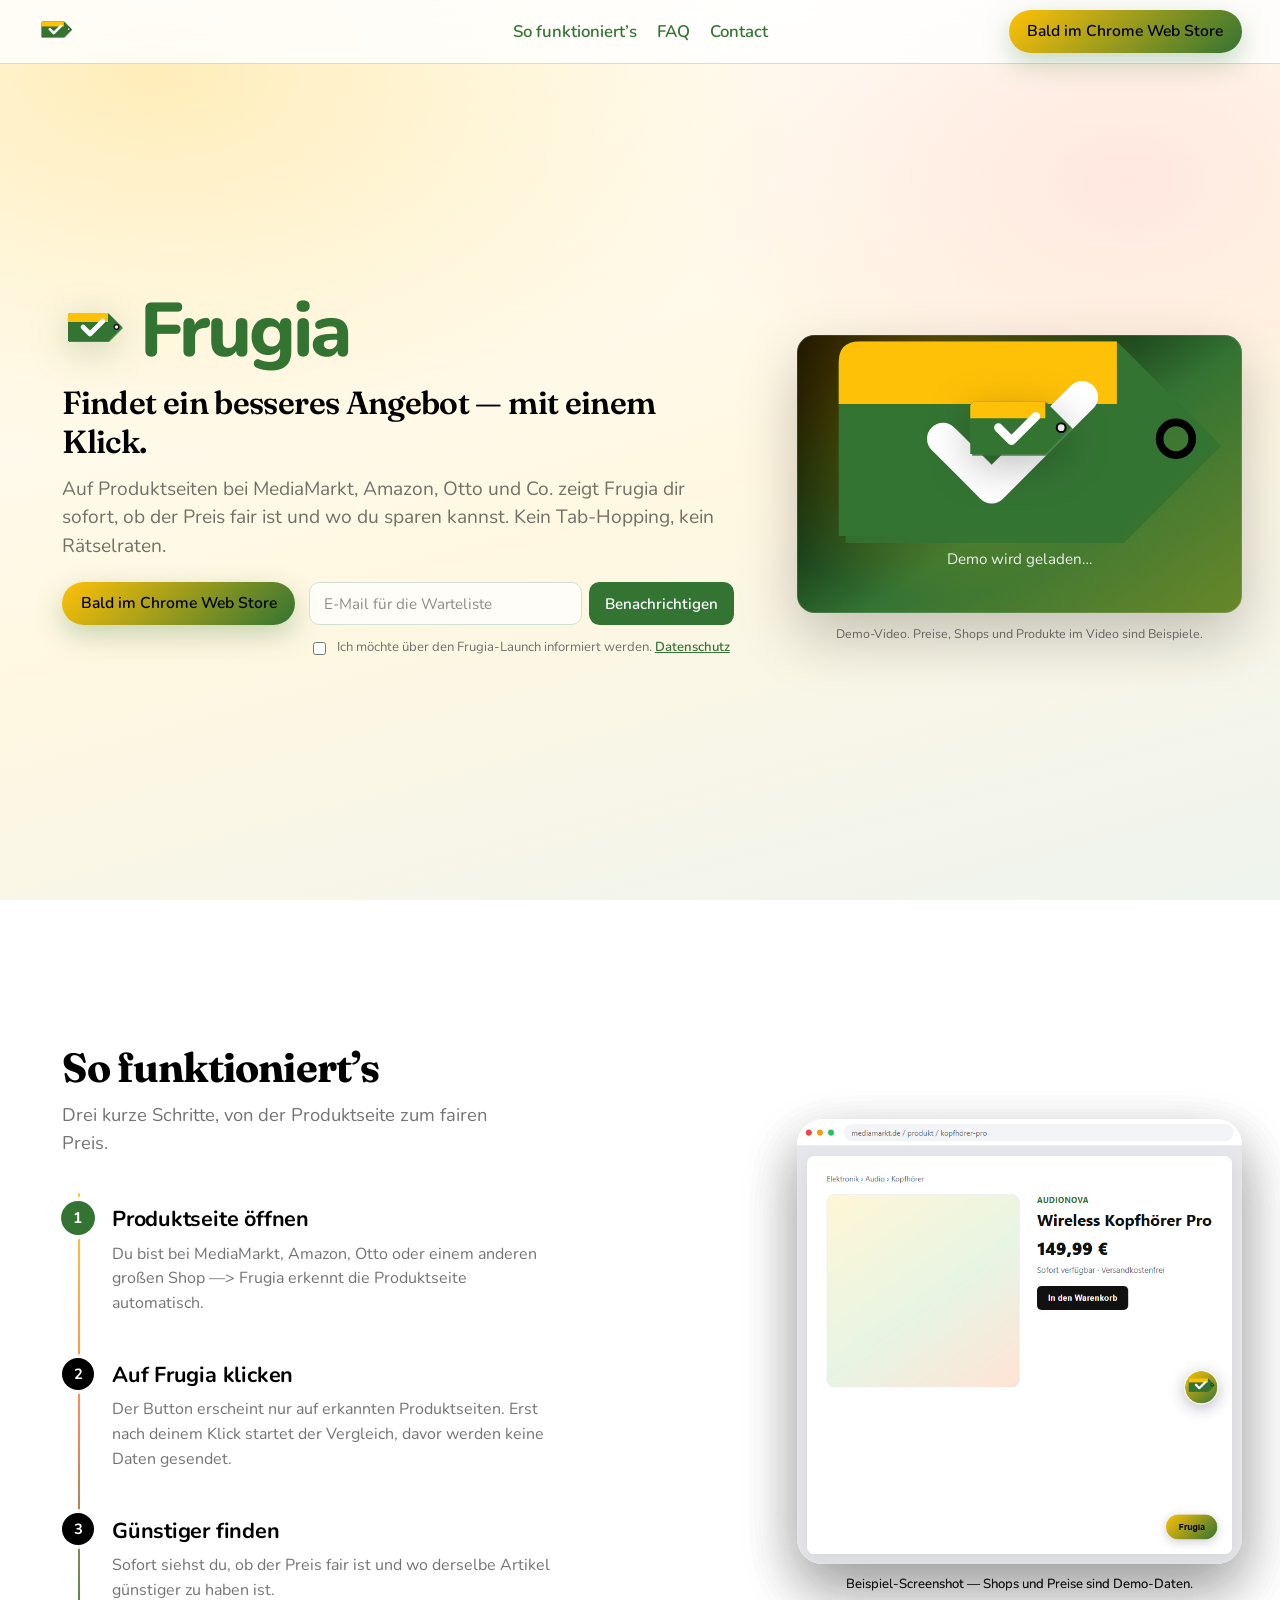
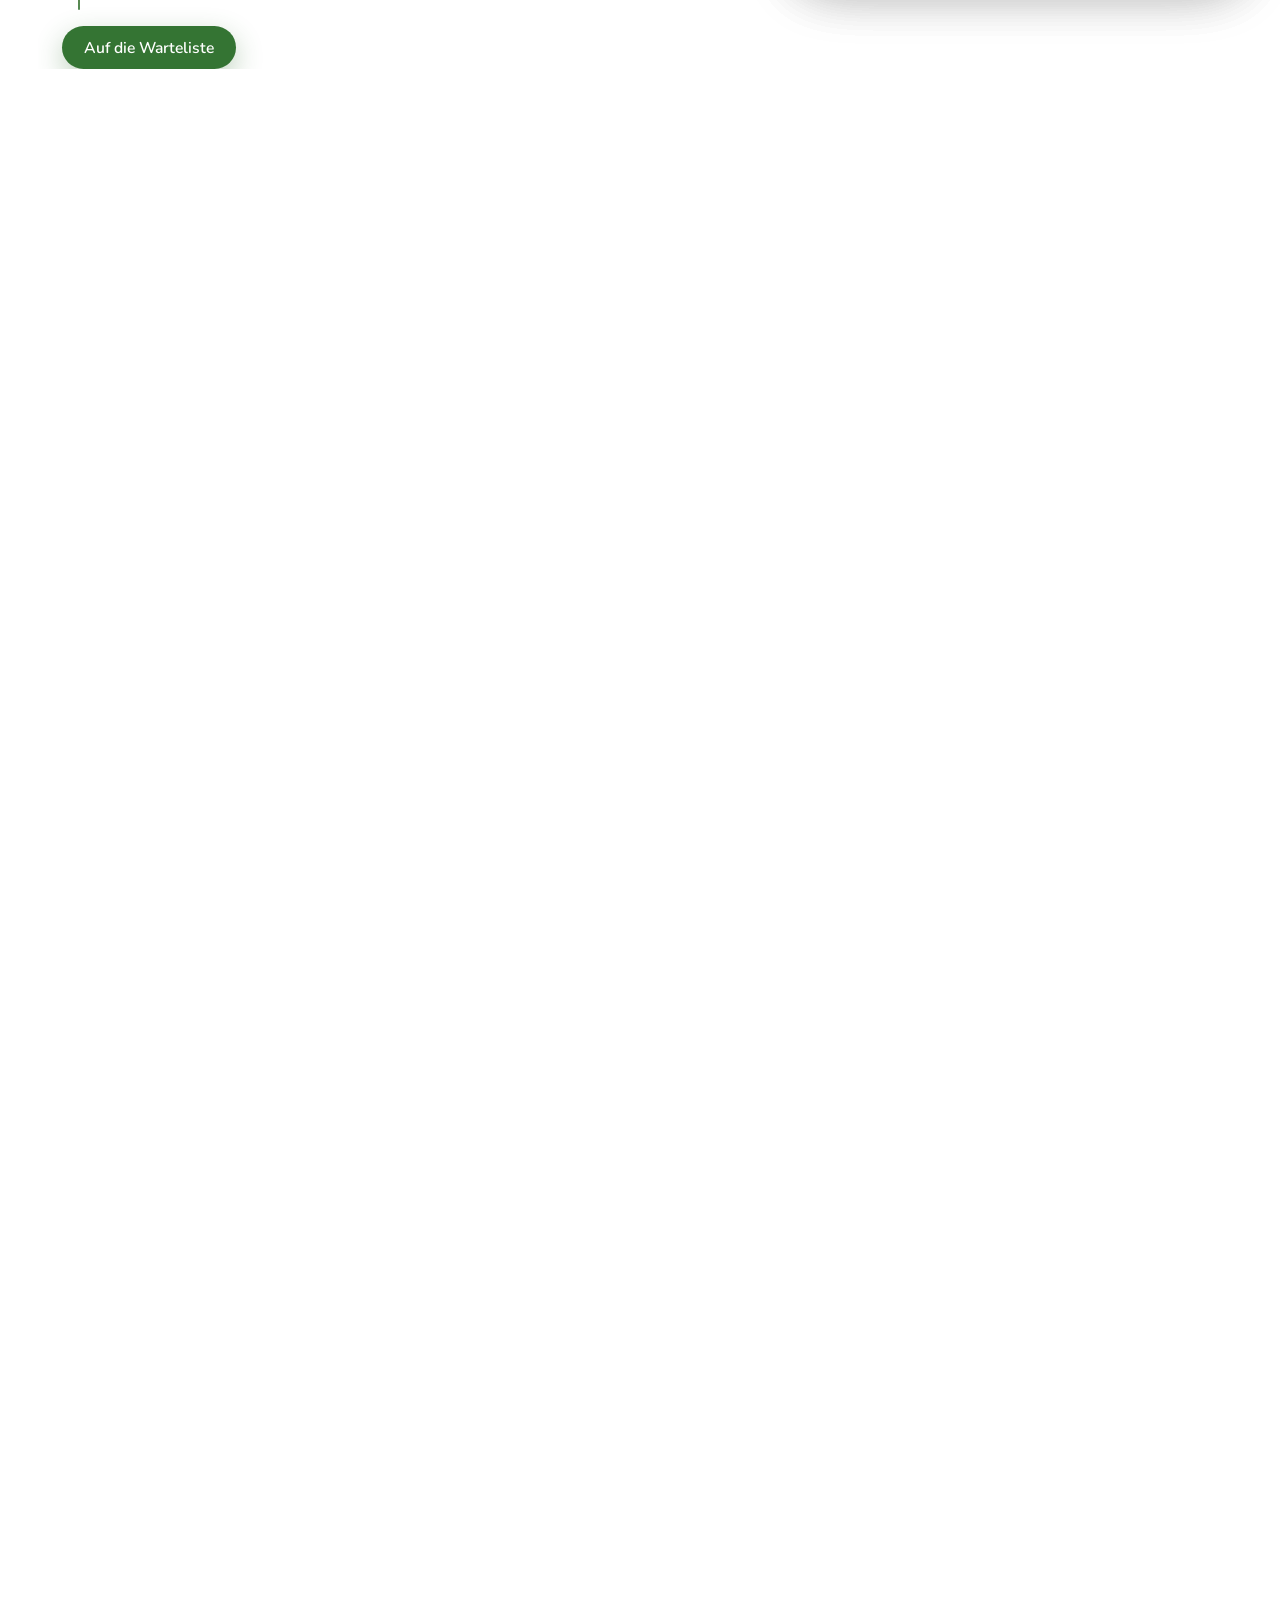
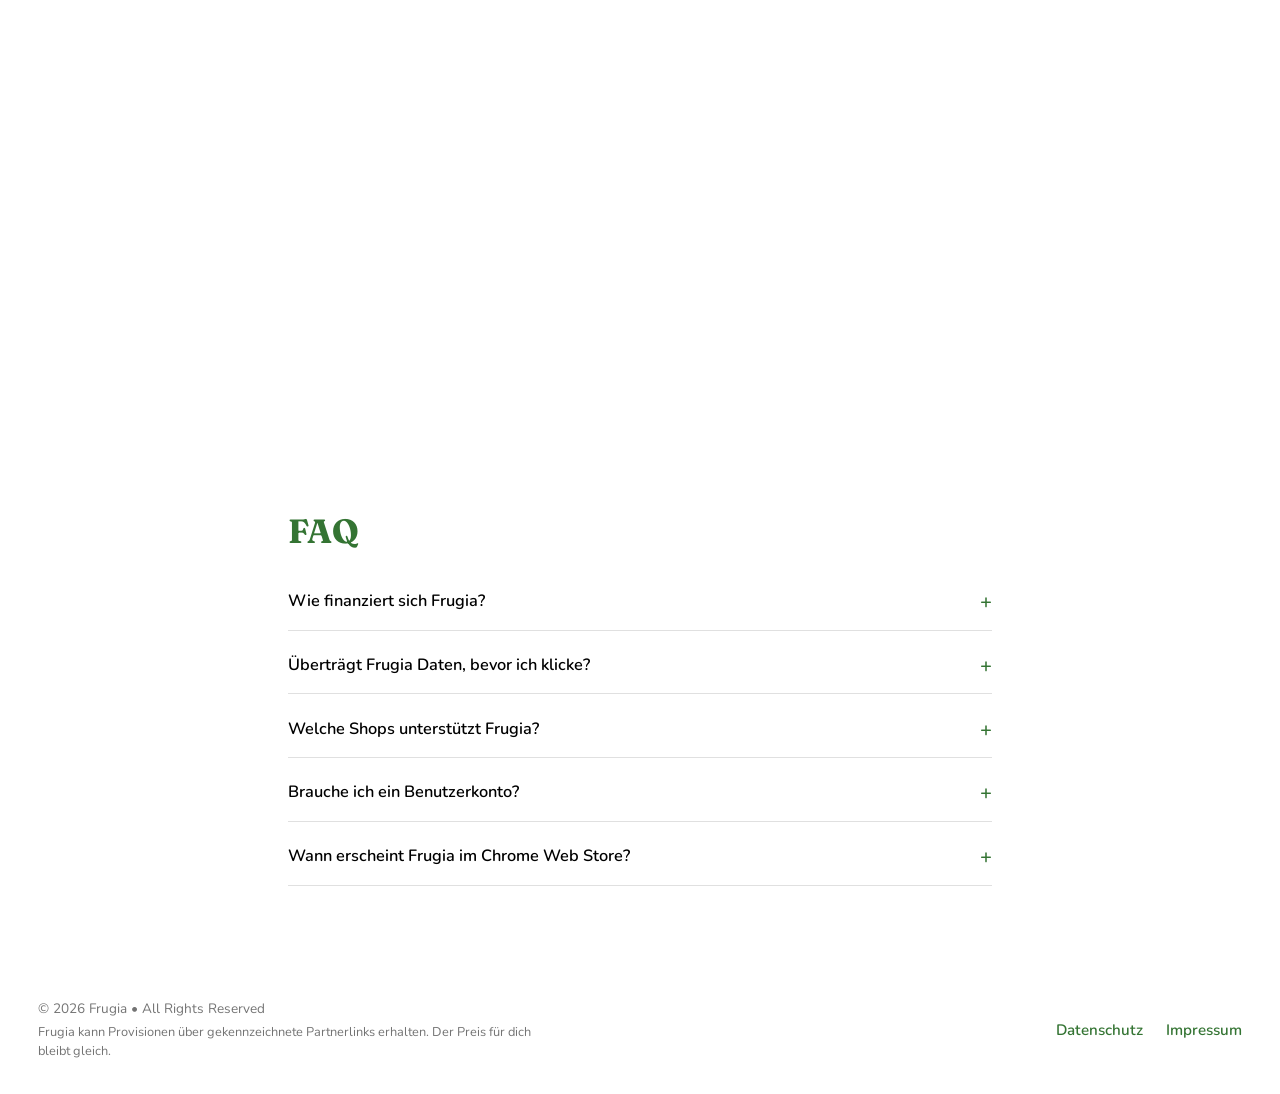
==== commit 1d072cd2: "Deploy landing updates and Awin source verification comment." ====
--- a/index.html
+++ b/index.html
@@ -9,15 +9,16 @@
       name="description"
       content="Frugia ist eine Chrome-Erweiterung für deutsche Shops: ein Klick zeigt, ob der Preis fair ist und wo es günstiger geht."
     />
+    <!-- Awin -->
     <link rel="preconnect" href="https://fonts.googleapis.com" />
     <link rel="preconnect" href="https://fonts.gstatic.com" crossorigin />
     <link
       href="https://fonts.googleapis.com/css2?family=Fraunces:opsz,wght@9..144,600;9..144,700&family=Nunito:wght@400;600;700;800&display=swap"
       rel="stylesheet"
     />
-    <script type="module" crossorigin src="./assets/main-CKaE2Hh2.js"></script>
-    <link rel="modulepreload" crossorigin href="./assets/styles-wMdAcuUu.js">
-    <link rel="stylesheet" crossorigin href="./assets/styles-DylLX1JX.css">
+    <script type="module" crossorigin src="./assets/main-BnHb24l8.js"></script>
+    <link rel="modulepreload" crossorigin href="./assets/styles-DeHKLebg.js">
+    <link rel="stylesheet" crossorigin href="./assets/styles-Dq2VAF1b.css">
       <script src="./brevo-config.js"></script>
   </head>
   <body>
--- a/assets/styles-Dq2VAF1b.css
+++ b/assets/styles-Dq2VAF1b.css
@@ -0,0 +1 @@
+:root{--green: #347433;--yellow: #FFC107;--orange: #FF6F3C;--red: #B22222;--ink: #000000;--paper: #FFFFFF;--berry: #347433;--berry-bright: #FFC107;--berry-deep: #347433;--accent-warm: #FF6F3C;--accent-hot: #B22222;--mist: color-mix(in srgb, #347433 22%, #FFFFFF);--text-muted: rgba(0, 0, 0, .55);--surface: rgba(255, 255, 255, .72);--phi: 1.618;--phi-major: 61.8%;--phi-minor: 38.2%;--nav-h: 4rem;--control-h: 2.65rem}*{box-sizing:border-box}html,body{margin:0;height:100%}body{font-family:Nunito,Segoe UI,sans-serif;color:var(--ink);background:radial-gradient(1200px 700px at 12% 8%,color-mix(in srgb,#FFC107 28%,#FFFFFF) 0%,transparent 55%),radial-gradient(900px 600px at 88% 20%,color-mix(in srgb,#FF6F3C 16%,#FFFFFF) 0%,transparent 50%),linear-gradient(165deg,#fff,color-mix(in srgb,#FFC107 12%,#FFFFFF) 55%,color-mix(in srgb,#347433 8%,#FFFFFF));background-attachment:fixed;overflow-x:clip;display:grid;grid-template-rows:var(--nav-h) auto;min-height:100dvh;height:auto}.topnav{position:sticky;top:0;display:grid;grid-template-columns:1fr auto 1fr;align-items:center;height:var(--nav-h);padding:0 clamp(1.25rem,3vw,2.5rem);border-bottom:1px solid color-mix(in srgb,#347433 22%,transparent);background:#ffffffd1;-webkit-backdrop-filter:blur(12px);backdrop-filter:blur(12px);z-index:20}.topnav-home{justify-self:start;display:inline-flex;align-items:center;line-height:0}.topnav-end{justify-self:end;display:flex;align-items:center}.topnav-home img{width:2.25rem;height:2.25rem;display:block}.topnav-home:hover{opacity:.85}.topnav-links{display:flex;align-items:center;justify-content:center;gap:1.25rem}.topnav-links a,.topnav button.nav-link{color:var(--berry-deep);font-weight:600;font-size:1.05rem;text-decoration:none;background:none;border:0;padding:0;cursor:pointer;font-family:inherit}.topnav-links a:hover,.topnav button.nav-link:hover{text-decoration:underline;text-underline-offset:3px}.page{min-height:calc(100dvh - var(--nav-h))}.landing{display:grid;grid-template-columns:minmax(0,1.618fr) minmax(0,1fr);column-gap:clamp(1rem,3vw,2.5rem);row-gap:clamp(1.75rem,4vw,3rem);padding:clamp(1.25rem,3vw,2.5rem);padding-bottom:clamp(2.5rem,6vw,4rem);align-items:start}.stage{display:contents}.pitch{grid-column:1;max-width:none;padding-inline:clamp(.25rem,2vw,1.5rem);animation:rise .7s ease-out both;align-self:center;min-height:calc(100dvh - var(--nav-h) - 4rem);display:flex;flex-direction:column;justify-content:center}.demo{grid-column:2;min-width:0;animation:rise .7s ease-out .12s both;align-self:center}.brand{display:flex;align-items:center;gap:.85rem;margin:0 0 1.1rem}.brand img{width:clamp(3rem,6vw,4rem);height:auto;flex-shrink:0;filter:drop-shadow(0 8px 18px color-mix(in srgb,#347433 28%,transparent))}.brand h1{font-family:Nunito,Segoe UI,sans-serif;font-weight:800;font-size:clamp(3rem,7vw,4.75rem);line-height:.92;letter-spacing:-.04em;margin:0;color:var(--berry-deep)}.headline{font-family:Fraunces,Georgia,serif;font-size:clamp(1.45rem,2.6vw,2rem);line-height:1.2;letter-spacing:-.02em;margin:0 0 .85rem;font-weight:600}.lead{margin:0 0 1.35rem;font-size:clamp(1.05rem,1.6vw,1.2rem);line-height:1.5;color:var(--text-muted)}.cta-row{display:flex;flex-wrap:wrap;align-items:flex-start;gap:.75rem .85rem}.cta{display:inline-flex;align-items:center;justify-content:center;height:var(--control-h);padding:0 1.15rem;background:linear-gradient(135deg,var(--berry-bright),var(--berry));color:#000;font-weight:600;font-size:.98rem;border-radius:999px;box-shadow:0 10px 28px color-mix(in srgb,#347433 28%,transparent);white-space:nowrap;line-height:1}.waitlist{display:flex;flex-direction:column;align-items:stretch;gap:.35rem;flex:1 1 14rem;min-width:min(100%,14rem)}.waitlist-fields{display:flex;align-items:center;gap:.45rem;height:var(--control-h)}.waitlist input[type=email]{flex:1 1 auto;min-width:0;height:100%;padding:0 .9rem;border:1px solid var(--mist);border-radius:.65rem;background:#ffffffb8;color:var(--ink);font:inherit;font-size:.95rem}.waitlist input[type=email]::placeholder{color:#00000073}.waitlist input[type=email]:focus{outline:2px solid var(--berry);outline-offset:1px;border-color:var(--berry)}.waitlist button{height:100%;padding:0 1rem;border:0;border-radius:.65rem;background:var(--berry-deep);color:#fff;font:inherit;font-weight:600;font-size:.95rem;cursor:pointer;white-space:nowrap}.waitlist button:hover{background:var(--berry)}.waitlist button:disabled{opacity:.65;cursor:wait}.waitlist-status{margin:0;font-size:.88rem;line-height:1.35;color:var(--text-muted);min-height:1.2em}.waitlist-optin{display:flex;align-items:flex-start;gap:.5rem;margin:.55rem 0 0;font-size:.82rem;line-height:1.35;color:var(--text-muted);cursor:pointer}.waitlist-optin input{margin-top:.15rem;flex:0 0 auto}.waitlist-optin a,.waitlist-status.is-ok{color:var(--berry-deep);font-weight:600}.waitlist-status.is-err{color:var(--accent-hot)}.sr-only{position:absolute;width:1px;height:1px;padding:0;margin:-1px;overflow:hidden;clip:rect(0,0,0,0);white-space:nowrap;border:0}.contact-dialog{border:0;border-radius:1rem;padding:0;width:min(26rem,calc(100vw - 2rem));background:#fff;color:var(--ink);box-shadow:0 24px 64px #00000038}.contact-dialog::backdrop{background:#0000006b;-webkit-backdrop-filter:blur(3px);backdrop-filter:blur(3px)}.contact-panel{padding:1.35rem 1.4rem 1.5rem}.contact-panel header{display:flex;align-items:flex-start;justify-content:space-between;gap:1rem;margin-bottom:1rem}.contact-panel h2{font-family:Fraunces,Georgia,serif;font-size:1.45rem;margin:0;color:var(--berry-deep)}.contact-close{border:0;background:transparent;color:var(--text-muted);font-size:1.35rem;line-height:1;cursor:pointer;padding:.15rem}.contact-close:hover{color:var(--ink)}.contact-form{display:grid;gap:.75rem}.contact-form label{display:grid;gap:.3rem;font-size:.9rem;font-weight:600;color:var(--berry-deep)}.contact-form input,.contact-form textarea{width:100%;border:1px solid var(--mist);border-radius:.65rem;background:#ffffffd9;color:var(--ink);font:inherit;font-weight:400;padding:.65rem .8rem}.contact-form textarea{min-height:7rem;resize:vertical}.contact-form input:focus,.contact-form textarea:focus{outline:2px solid var(--berry);outline-offset:1px;border-color:var(--berry)}.contact-actions{display:flex;align-items:center;gap:.75rem;margin-top:.25rem}.waitlist-success-body{margin:0 0 1.15rem;font-size:1.02rem;line-height:1.45;color:var(--text-muted)}.contact-actions button[type=submit],.waitlist-success-dialog .contact-actions button{height:var(--control-h);padding:0 1.1rem;border:0;border-radius:.65rem;background:var(--berry-deep);color:#fff;font:inherit;font-weight:600;cursor:pointer}.contact-actions button[type=submit]:hover,.waitlist-success-dialog .contact-actions button:hover{background:var(--berry)}.contact-actions button[type=submit]:disabled{opacity:.65;cursor:wait}.contact-status{margin:0;font-size:.88rem;color:var(--text-muted)}.contact-status.is-ok{color:var(--berry-deep);font-weight:600}.contact-status.is-err{color:var(--accent-hot)}.demo-frame{position:relative;width:100%;aspect-ratio:16 / 10;max-height:min(62dvh,520px);margin-inline:auto;border-radius:1.1rem;overflow:hidden;background:radial-gradient(circle at 30% 20%,color-mix(in srgb,#FFC107 40%,transparent),transparent 55%),linear-gradient(145deg,#000,#347433 55%,color-mix(in srgb,#347433 75%,#FFC107 25%));box-shadow:0 24px 60px #00000038,inset 0 0 0 1px #ffffff1f}.demo-frame video{display:block;width:100%;height:100%;object-fit:cover;background:transparent}.demo-fallback{position:absolute;inset:0;display:grid;place-items:center;padding:1.5rem;text-align:center;color:#fff;pointer-events:none;opacity:0;transition:opacity .25s ease}.demo-frame.is-empty .demo-fallback{opacity:1}.demo-fallback img{width:min(7.5rem,36%);height:auto;margin-bottom:.85rem;filter:drop-shadow(0 10px 20px rgba(0,0,0,.25));animation:floaty 3.2s ease-in-out infinite}.demo-fallback p{margin:0;font-size:.95rem;line-height:1.4;max-width:16rem;color:#ffffffe6}.demo-disclaimer{margin:.75rem auto 0;max-width:36rem;font-size:.78rem;line-height:1.4;color:var(--text-muted);text-align:center}.rail{display:flex;align-items:center;justify-content:space-between;gap:1rem;min-height:8rem;padding:2rem clamp(1.25rem,3vw,2.5rem);border-top:0;background:transparent;animation:rise .6s ease-out .2s both}.rail-meta{display:grid;gap:.35rem;max-width:min(36rem,100%)}.affiliate-note{margin:0;color:var(--text-muted);font-size:.8rem;line-height:1.45;max-width:32rem}.legal-page{width:min(42rem,100%);margin:0 auto;padding:2.25rem clamp(1.25rem,3vw,2.5rem) 3.5rem;line-height:1.55}.legal-page h1{font-family:Nunito,Segoe UI,sans-serif;font-weight:800;font-size:clamp(1.85rem,4vw,2.25rem);letter-spacing:-.03em;margin:0 0 1.35rem;color:var(--berry-deep)}.legal-page h2{font-family:Nunito,Segoe UI,sans-serif;font-weight:700;font-size:1.12rem;margin:2rem 0 .65rem;color:var(--berry-deep)}.legal-page p,.legal-page li{margin:0 0 .85rem}.legal-page .identity{margin:0 0 .25rem;line-height:1.45}.legal-page a{color:var(--berry-deep);font-weight:600}.legal-page .muted{color:var(--text-muted);font-size:.95rem}.legal-page ul{margin:0 0 .85rem;padding-left:1.2rem}.legal-page code{font-size:.92em}.rail-links{display:flex;flex-wrap:wrap;gap:.85rem 1.4rem}.rail a{color:var(--berry-deep);text-decoration:none;font-weight:600;font-size:.95rem}.rail a:hover{text-decoration:underline;text-underline-offset:3px}.copyright{margin:0;color:var(--text-muted);font-size:.85rem;white-space:nowrap}#waitlist{scroll-margin-top:calc(var(--nav-h) + 1rem)}.how{scroll-margin-top:var(--nav-h)}.how-track{height:300vh}.how-pin{position:sticky;top:var(--nav-h);height:calc(100dvh - var(--nav-h));display:grid;grid-template-columns:minmax(0,1.618fr) minmax(0,1fr);column-gap:clamp(1rem,3vw,2.5rem);align-items:center;padding:clamp(1.25rem,3vw,2.5rem);overflow:hidden}.how-copy{min-width:0;padding-inline:clamp(.25rem,2vw,1.5rem);max-height:100%;overflow:auto}.how h2{font-family:Fraunces,Georgia,serif;font-size:clamp(1.85rem,3.4vw,2.55rem);line-height:1.15;letter-spacing:-.02em;margin:0 0 .65rem;color:var(--ink)}.how-lead{margin:0 0 1.75rem;font-size:clamp(1.02rem,1.5vw,1.15rem);line-height:1.5;color:var(--text-muted);max-width:28rem}.how-steps{list-style:none;margin:0;padding:0;position:relative}.how-steps:before{content:"";position:absolute;left:.95rem;top:.55rem;bottom:.55rem;width:2px;border-radius:999px;background:linear-gradient(180deg,var(--yellow) 0%,var(--orange) 55%,var(--green) 100%);opacity:.85}.how-step{display:grid;grid-template-columns:2.1rem 1fr;gap:1rem;align-items:start;padding:1.1rem 0 1.5rem;opacity:.38;transition:opacity .35s ease}.how-step:last-child{padding-bottom:1rem}.how-step.is-active{opacity:1}.how-step-num{width:2rem;height:2rem;border-radius:50%;background:var(--ink);color:#fff;font-weight:700;font-size:.92rem;display:grid;place-items:center;position:relative;z-index:1;box-shadow:0 0 0 4px color-mix(in srgb,#FFFFFF 88%,transparent);transition:background .3s ease,transform .3s ease}.how-step.is-active .how-step-num{background:var(--berry-deep);transform:scale(1.06)}.how-step-body h3{margin:.15rem 0 .45rem;font-size:clamp(1.12rem,1.8vw,1.35rem);font-weight:700;letter-spacing:-.01em;color:var(--ink)}.how-step-body p{margin:0;font-size:1rem;line-height:1.55;color:var(--text-muted);max-width:28rem}.how-cta{display:inline-flex;align-items:center;justify-content:center;margin-top:.5rem;height:var(--control-h);padding:0 1.35rem;border-radius:999px;background:var(--green);color:#fff;font-weight:600;font-size:.98rem;text-decoration:none;box-shadow:0 10px 28px color-mix(in srgb,#347433 32%,transparent);transition:background .2s ease,transform .2s ease}.how-cta:hover{background:color-mix(in srgb,var(--green) 88%,#000000);transform:translateY(-1px)}.how-visual{justify-self:center;align-self:center;width:100%;max-width:min(100%,34rem)}.how-visual-sticky{display:grid;width:100%;margin-inline:auto}.how-panel{grid-area:1 / 1;display:flex;flex-direction:column;gap:.65rem;opacity:0;transform:scale(.97);pointer-events:none;transition:opacity .45s ease,transform .45s ease}.how-panel.is-active{opacity:1;transform:scale(1);pointer-events:auto;z-index:1}.how-panel-frame{width:100%;max-height:min(62dvh,32rem);aspect-ratio:1 / 1;border-radius:1.6rem;overflow:hidden;background:#e8ebe9;box-shadow:0 24px 60px #00000029,inset 0 0 0 1px #ffffff59}.how-panel-shot{display:block;width:100%;height:100%;object-fit:cover;object-position:center top}.how-panel-caption{margin:0;font-size:.82rem;line-height:1.45;color:var(--text-muted);text-align:center}.faq{padding:clamp(2.5rem,6vw,4.5rem) clamp(1.25rem,3vw,2.5rem) clamp(3rem,7vw,5rem);border-top:0;background:transparent;scroll-margin-top:calc(var(--nav-h) + .75rem)}.faq-inner{width:min(44rem,100%);margin:0 auto}.faq h2{font-family:Fraunces,Georgia,serif;font-size:clamp(1.6rem,3vw,2.1rem);margin:0 0 1.25rem;color:var(--berry-deep);letter-spacing:-.02em}.faq-list{margin:0;padding:0;list-style:none;display:grid;gap:.35rem}.faq-list details{border-bottom:1px solid rgba(0,0,0,.12);padding:.15rem 0}.faq-list summary{list-style:none;cursor:pointer;font-weight:600;font-size:1.02rem;line-height:1.35;padding:.95rem 1.6rem .95rem 0;color:var(--ink);position:relative}.faq-list summary::-webkit-details-marker{display:none}.faq-list summary:after{content:"+";position:absolute;right:0;top:50%;transform:translateY(-50%);color:var(--berry);font-weight:600;font-size:1.25rem}.faq-list details[open] summary:after{content:"–"}.faq-list summary:hover{color:var(--berry-deep)}.faq-list p{margin:0 0 1rem;max-width:40rem;color:var(--text-muted);line-height:1.55;font-size:.98rem}@keyframes rise{0%{opacity:0;transform:translateY(14px)}to{opacity:1;transform:translateY(0)}}@keyframes floaty{0%,to{transform:translateY(0)}50%{transform:translateY(-8px)}}@media(max-width:860px){body{height:auto;min-height:100dvh;overflow-x:hidden}.page{min-height:calc(100dvh - var(--nav-h))}.landing{grid-template-columns:1fr;row-gap:1.5rem;padding-top:2rem;padding-bottom:1.25rem}.pitch{grid-column:1;order:1;min-height:auto;align-self:start}.demo{grid-column:1;order:2;align-self:start}.demo-frame{max-height:none;aspect-ratio:16 / 10}.how-pin{grid-template-columns:1fr;grid-template-rows:auto auto minmax(0,1fr) auto auto;row-gap:.55rem;padding-block:.85rem;padding-inline:clamp(1.25rem,3vw,2.5rem)}.how-copy{display:contents}.how-head{grid-row:1}.how-lead{margin-bottom:.35rem}.how-steps{display:contents}.how-steps:before{content:none}.how-step[data-step="1"]{grid-row:2}.how-visual{grid-row:3;width:min(100%,22rem);max-width:min(100%,22rem)}.how-panel-frame{max-height:min(34dvh,14rem)}.how-step[data-step="2"]{grid-row:4}.how-step[data-step="3"]{grid-row:5}.how-step{padding:.45rem 0}.how-step:not(.is-active) .how-step-body p{display:none}.how-cta{display:none}.rail{flex-direction:column;align-items:flex-start;justify-content:center;padding-block:1.25rem;min-height:8rem}.topnav-links{gap:.85rem}.topnav-links a,.topnav button.nav-link{font-size:.95rem}}#root{display:contents}
